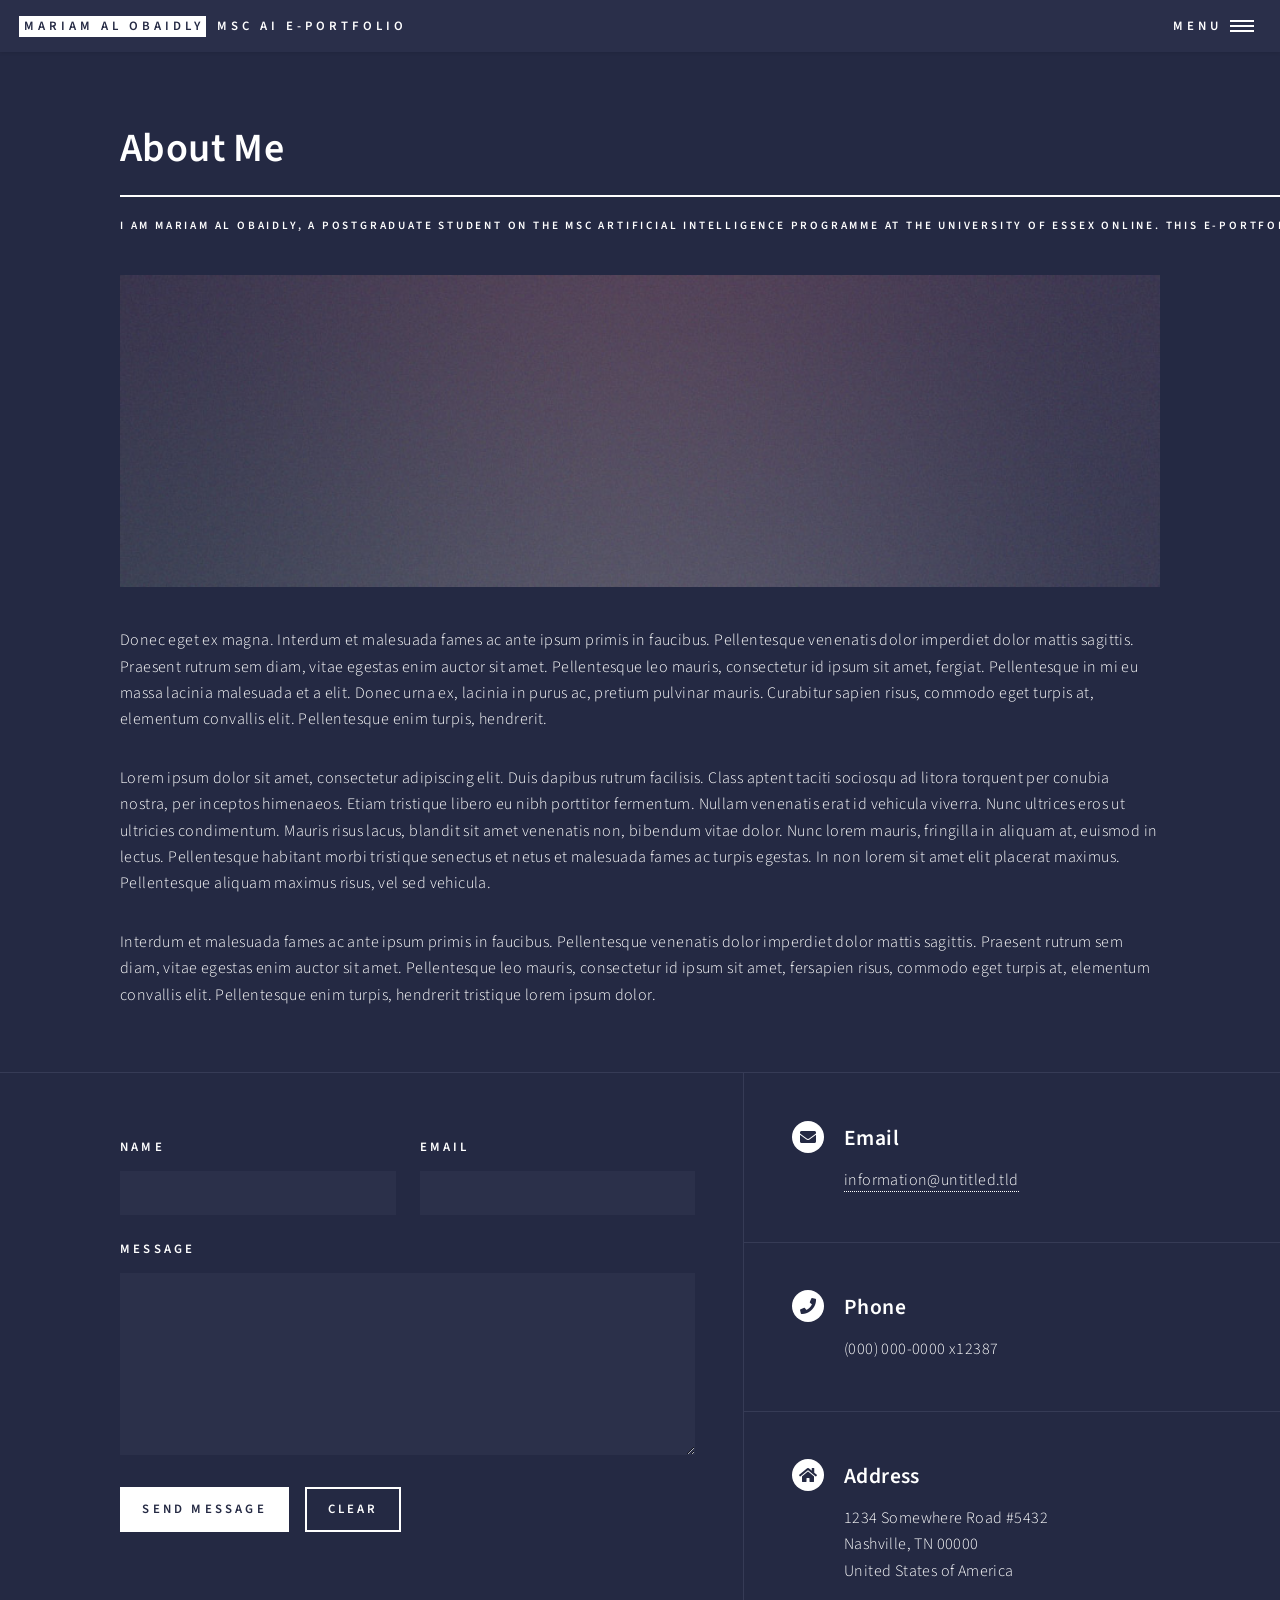
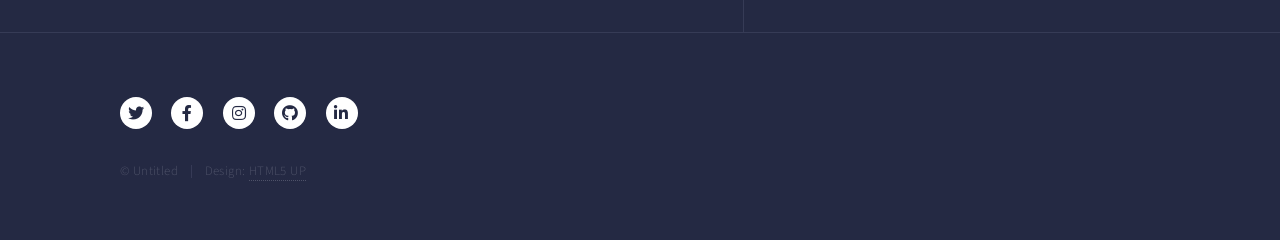
==== about.html @ b8646d7c "Create about.html" ====
<!DOCTYPE HTML>
<!--
	Forty by HTML5 UP
	html5up.net | @ajlkn
	Free for personal and commercial use under the CCA 3.0 license (html5up.net/license)
-->
<html>
	<head>
		<title>About Me - Mariam Al Obaidly</title>
		<meta charset="utf-8" />
		<meta name="viewport" content="width=device-width, initial-scale=1, user-scalable=no" />
		<link rel="stylesheet" href="assets/css/main.css" />
		<noscript><link rel="stylesheet" href="assets/css/noscript.css" /></noscript>
	</head>
	<body class="is-preload">

		<!-- Wrapper -->
			<div id="wrapper">

				<!-- Header -->
					<header id="header">
						<a href="index.html" class="logo"><strong>Mariam Al Obaidly</strong> <span>MSc AI e-Portfolio</span></a>
						<nav>
							<a href="#menu">Menu</a>
						</nav>
					</header>

				<!-- Menu -->
					<nav id="menu">
						<ul class="links">
							<li><a href="index.html">Home</a></li>
							<li><a href="landing.html">Landing</a></li>
							<li><a href="generic.html">Generic</a></li>
							<li><a href="elements.html">Elements</a></li>
						</ul>
						<ul class="actions stacked">
							<li><a href="#" class="button primary fit">Get Started</a></li>
							<li><a href="#" class="button fit">Log In</a></li>
						</ul>
					</nav>

				<!-- Main -->
					<div id="main" class="alt">

						<!-- One -->
							<section id="one">
								<div class="inner">
									<header class="major">
										<h1>About Me</h1>
  <p>
I am Mariam Al Obaidly, a postgraduate student on the MSc Artificial Intelligence programme at the University of Essex Online. 
This e-portfolio documents my learning journey, module activities, reflections, and project artefacts developed throughout the programme.
</p>

									</header>
									<span class="image main"><img src="images/pic11.jpg" alt="" /></span>
									<p>Donec eget ex magna. Interdum et malesuada fames ac ante ipsum primis in faucibus. Pellentesque venenatis dolor imperdiet dolor mattis sagittis. Praesent rutrum sem diam, vitae egestas enim auctor sit amet. Pellentesque leo mauris, consectetur id ipsum sit amet, fergiat. Pellentesque in mi eu massa lacinia malesuada et a elit. Donec urna ex, lacinia in purus ac, pretium pulvinar mauris. Curabitur sapien risus, commodo eget turpis at, elementum convallis elit. Pellentesque enim turpis, hendrerit.</p>
									<p>Lorem ipsum dolor sit amet, consectetur adipiscing elit. Duis dapibus rutrum facilisis. Class aptent taciti sociosqu ad litora torquent per conubia nostra, per inceptos himenaeos. Etiam tristique libero eu nibh porttitor fermentum. Nullam venenatis erat id vehicula viverra. Nunc ultrices eros ut ultricies condimentum. Mauris risus lacus, blandit sit amet venenatis non, bibendum vitae dolor. Nunc lorem mauris, fringilla in aliquam at, euismod in lectus. Pellentesque habitant morbi tristique senectus et netus et malesuada fames ac turpis egestas. In non lorem sit amet elit placerat maximus. Pellentesque aliquam maximus risus, vel sed vehicula.</p>
									<p>Interdum et malesuada fames ac ante ipsum primis in faucibus. Pellentesque venenatis dolor imperdiet dolor mattis sagittis. Praesent rutrum sem diam, vitae egestas enim auctor sit amet. Pellentesque leo mauris, consectetur id ipsum sit amet, fersapien risus, commodo eget turpis at, elementum convallis elit. Pellentesque enim turpis, hendrerit tristique lorem ipsum dolor.</p>
								</div>
							</section>

					</div>

				<!-- Contact -->
					<section id="contact">
						<div class="inner">
							<section>
								<form method="post" action="#">
									<div class="fields">
										<div class="field half">
											<label for="name">Name</label>
											<input type="text" name="name" id="name" />
										</div>
										<div class="field half">
											<label for="email">Email</label>
											<input type="text" name="email" id="email" />
										</div>
										<div class="field">
											<label for="message">Message</label>
											<textarea name="message" id="message" rows="6"></textarea>
										</div>
									</div>
									<ul class="actions">
										<li><input type="submit" value="Send Message" class="primary" /></li>
										<li><input type="reset" value="Clear" /></li>
									</ul>
								</form>
							</section>
							<section class="split">
								<section>
									<div class="contact-method">
										<span class="icon solid alt fa-envelope"></span>
										<h3>Email</h3>
										<a href="#">information@untitled.tld</a>
									</div>
								</section>
								<section>
									<div class="contact-method">
										<span class="icon solid alt fa-phone"></span>
										<h3>Phone</h3>
										<span>(000) 000-0000 x12387</span>
									</div>
								</section>
								<section>
									<div class="contact-method">
										<span class="icon solid alt fa-home"></span>
										<h3>Address</h3>
										<span>1234 Somewhere Road #5432<br />
										Nashville, TN 00000<br />
										United States of America</span>
									</div>
								</section>
							</section>
						</div>
					</section>

				<!-- Footer -->
					<footer id="footer">
						<div class="inner">
							<ul class="icons">
								<li><a href="#" class="icon brands alt fa-twitter"><span class="label">Twitter</span></a></li>
								<li><a href="#" class="icon brands alt fa-facebook-f"><span class="label">Facebook</span></a></li>
								<li><a href="#" class="icon brands alt fa-instagram"><span class="label">Instagram</span></a></li>
								<li><a href="#" class="icon brands alt fa-github"><span class="label">GitHub</span></a></li>
								<li><a href="#" class="icon brands alt fa-linkedin-in"><span class="label">LinkedIn</span></a></li>
							</ul>
							<ul class="copyright">
								<li>&copy; Untitled</li><li>Design: <a href="https://html5up.net">HTML5 UP</a></li>
							</ul>
						</div>
					</footer>

			</div>

		<!-- Scripts -->
			<script src="assets/js/jquery.min.js"></script>
			<script src="assets/js/jquery.scrolly.min.js"></script>
			<script src="assets/js/jquery.scrollex.min.js"></script>
			<script src="assets/js/browser.min.js"></script>
			<script src="assets/js/breakpoints.min.js"></script>
			<script src="assets/js/util.js"></script>
			<script src="assets/js/main.js"></script>

	</body>
</html>
---- assets/css/main.css ----
@import url(fontawesome-all.min.css);
@import url("https://fonts.googleapis.com/css?family=Source+Sans+Pro:300,300italic,600,600italic");

/*
	Forty by HTML5 UP
	html5up.net | @ajlkn
	Free for personal and commercial use under the CCA 3.0 license (html5up.net/license)
*/

html, body, div, span, applet, object,
iframe, h1, h2, h3, h4, h5, h6, p, blockquote,
pre, a, abbr, acronym, address, big, cite,
code, del, dfn, em, img, ins, kbd, q, s, samp,
small, strike, strong, sub, sup, tt, var, b,
u, i, center, dl, dt, dd, ol, ul, li, fieldset,
form, label, legend, table, caption, tbody,
tfoot, thead, tr, th, td, article, aside,
canvas, details, embed, figure, figcaption,
footer, header, hgroup, menu, nav, output, ruby,
section, summary, time, mark, audio, video {
	margin: 0;
	padding: 0;
	border: 0;
	font-size: 100%;
	font: inherit;
	vertical-align: baseline;}

article, aside, details, figcaption, figure,
footer, header, hgroup, menu, nav, section {
	display: block;}

body {
	line-height: 1;
}

ol, ul {
	list-style: none;
}

blockquote, q {
	quotes: none;
}

	blockquote:before, blockquote:after, q:before, q:after {
		content: '';
		content: none;
	}

table {
	border-collapse: collapse;
	border-spacing: 0;
}

body {
	-webkit-text-size-adjust: none;
}

mark {
	background-color: transparent;
	color: inherit;
}

input::-moz-focus-inner {
	border: 0;
	padding: 0;
}

input, select, textarea {
	-moz-appearance: none;
	-webkit-appearance: none;
	-ms-appearance: none;
	appearance: none;
}

/* Basic */

	@-ms-viewport {
		width: device-width;
	}

	body {
		-ms-overflow-style: scrollbar;
	}

	@media screen and (max-width: 480px) {

		html, body {
			min-width: 320px;
		}

	}

	html {
		box-sizing: border-box;
	}

	*, *:before, *:after {
		box-sizing: inherit;
	}

	body {
		background: #242943;
	}

		body.is-preload *, body.is-preload *:before, body.is-preload *:after {
			-moz-animation: none !important;
			-webkit-animation: none !important;
			-ms-animation: none !important;
			animation: none !important;
			-moz-transition: none !important;
			-webkit-transition: none !important;
			-ms-transition: none !important;
			transition: none !important;
		}

/* Type */

	body, input, select, textarea {
		color: #ffffff;
		font-family: "Source Sans Pro", Helvetica, sans-serif;
		font-size: 17pt;
		font-weight: 300;
		letter-spacing: 0.025em;
		line-height: 1.65;
	}

		@media screen and (max-width: 1680px) {

			body, input, select, textarea {
				font-size: 14pt;
			}

		}

		@media screen and (max-width: 1280px) {

			body, input, select, textarea {
				font-size: 12pt;
			}

		}

		@media screen and (max-width: 360px) {

			body, input, select, textarea {
				font-size: 11pt;
			}

		}

	a {
		-moz-transition: color 0.2s ease-in-out, border-bottom-color 0.2s ease-in-out;
		-webkit-transition: color 0.2s ease-in-out, border-bottom-color 0.2s ease-in-out;
		-ms-transition: color 0.2s ease-in-out, border-bottom-color 0.2s ease-in-out;
		transition: color 0.2s ease-in-out, border-bottom-color 0.2s ease-in-out;
		border-bottom: dotted 1px;
		color: inherit;
		text-decoration: none;
	}

		a:hover {
			border-bottom-color: transparent;
			color: #9bf1ff !important;
		}

		a:active {
			color: #53e3fb !important;
		}

	strong, b {
		color: #ffffff;
		font-weight: 600;
	}

	em, i {
		font-style: italic;
	}

	p {
		margin: 0 0 2em 0;
	}

	h1, h2, h3, h4, h5, h6 {
		color: #ffffff;
		font-weight: 600;
		line-height: 1.65;
		margin: 0 0 1em 0;
	}

		h1 a, h2 a, h3 a, h4 a, h5 a, h6 a {
			color: inherit;
			border-bottom: 0;
		}

	h1 {
		font-size: 2.5em;
	}

	h2 {
		font-size: 1.75em;
	}

	h3 {
		font-size: 1.35em;
	}

	h4 {
		font-size: 1.1em;
	}

	h5 {
		font-size: 0.9em;
	}

	h6 {
		font-size: 0.7em;
	}

	@media screen and (max-width: 736px) {

		h1 {
			font-size: 2em;
		}

		h2 {
			font-size: 1.5em;
		}

		h3 {
			font-size: 1.25em;
		}

	}

	sub {
		font-size: 0.8em;
		position: relative;
		top: 0.5em;
	}

	sup {
		font-size: 0.8em;
		position: relative;
		top: -0.5em;
	}

	blockquote {
		border-left: solid 4px rgba(212, 212, 255, 0.1);
		font-style: italic;
		margin: 0 0 2em 0;
		padding: 0.5em 0 0.5em 2em;
	}

	code {
		background: rgba(212, 212, 255, 0.035);
		font-family: "Courier New", monospace;
		font-size: 0.9em;
		margin: 0 0.25em;
		padding: 0.25em 0.65em;
	}

	pre {
		-webkit-overflow-scrolling: touch;
		font-family: "Courier New", monospace;
		font-size: 0.9em;
		margin: 0 0 2em 0;
	}

		pre code {
			display: block;
			line-height: 1.75;
			padding: 1em 1.5em;
			overflow-x: auto;
		}

	hr {
		border: 0;
		border-bottom: solid 1px rgba(212, 212, 255, 0.1);
		margin: 2em 0;
	}

		hr.major {
			margin: 3em 0;
		}

	.align-left {
		text-align: left;
	}

	.align-center {
		text-align: center;
	}

	.align-right {
		text-align: right;
	}

/* Row */

	.row {
		display: flex;
		flex-wrap: wrap;
		box-sizing: border-box;
		align-items: stretch;
	}

		.row > * {
			box-sizing: border-box;
		}

		.row.gtr-uniform > * > :last-child {
			margin-bottom: 0;
		}

		.row.aln-left {
			justify-content: flex-start;
		}

		.row.aln-center {
			justify-content: center;
		}

		.row.aln-right {
			justify-content: flex-end;
		}

		.row.aln-top {
			align-items: flex-start;
		}

		.row.aln-middle {
			align-items: center;
		}

		.row.aln-bottom {
			align-items: flex-end;
		}

		.row > .imp {
			order: -1;
		}

		.row > .col-1 {
			width: 8.33333%;
		}

		.row > .off-1 {
			margin-left: 8.33333%;
		}

		.row > .col-2 {
			width: 16.66667%;
		}

		.row > .off-2 {
			margin-left: 16.66667%;
		}

		.row > .col-3 {
			width: 25%;
		}

		.row > .off-3 {
			margin-left: 25%;
		}

		.row > .col-4 {
			width: 33.33333%;
		}

		.row > .off-4 {
			margin-left: 33.33333%;
		}

		.row > .col-5 {
			width: 41.66667%;
		}

		.row > .off-5 {
			margin-left: 41.66667%;
		}

		.row > .col-6 {
			width: 50%;
		}

		.row > .off-6 {
			margin-left: 50%;
		}

		.row > .col-7 {
			width: 58.33333%;
		}

		.row > .off-7 {
			margin-left: 58.33333%;
		}

		.row > .col-8 {
			width: 66.66667%;
		}

		.row > .off-8 {
			margin-left: 66.66667%;
		}

		.row > .col-9 {
			width: 75%;
		}

		.row > .off-9 {
			margin-left: 75%;
		}

		.row > .col-10 {
			width: 83.33333%;
		}

		.row > .off-10 {
			margin-left: 83.33333%;
		}

		.row > .col-11 {
			width: 91.66667%;
		}

		.row > .off-11 {
			margin-left: 91.66667%;
		}

		.row > .col-12 {
			width: 100%;
		}

		.row > .off-12 {
			margin-left: 100%;
		}

		.row.gtr-0 {
			margin-top: 0;
			margin-left: 0em;
		}

			.row.gtr-0 > * {
				padding: 0 0 0 0em;
			}

			.row.gtr-0.gtr-uniform {
				margin-top: 0em;
			}

				.row.gtr-0.gtr-uniform > * {
					padding-top: 0em;
				}

		.row.gtr-25 {
			margin-top: 0;
			margin-left: -0.5em;
		}

			.row.gtr-25 > * {
				padding: 0 0 0 0.5em;
			}

			.row.gtr-25.gtr-uniform {
				margin-top: -0.5em;
			}

				.row.gtr-25.gtr-uniform > * {
					padding-top: 0.5em;
				}

		.row.gtr-50 {
			margin-top: 0;
			margin-left: -1em;
		}

			.row.gtr-50 > * {
				padding: 0 0 0 1em;
			}

			.row.gtr-50.gtr-uniform {
				margin-top: -1em;
			}

				.row.gtr-50.gtr-uniform > * {
					padding-top: 1em;
				}

		.row {
			margin-top: 0;
			margin-left: -2em;
		}

			.row > * {
				padding: 0 0 0 2em;
			}

			.row.gtr-uniform {
				margin-top: -2em;
			}

				.row.gtr-uniform > * {
					padding-top: 2em;
				}

		.row.gtr-150 {
			margin-top: 0;
			margin-left: -3em;
		}

			.row.gtr-150 > * {
				padding: 0 0 0 3em;
			}

			.row.gtr-150.gtr-uniform {
				margin-top: -3em;
			}

				.row.gtr-150.gtr-uniform > * {
					padding-top: 3em;
				}

		.row.gtr-200 {
			margin-top: 0;
			margin-left: -4em;
		}

			.row.gtr-200 > * {
				padding: 0 0 0 4em;
			}

			.row.gtr-200.gtr-uniform {
				margin-top: -4em;
			}

				.row.gtr-200.gtr-uniform > * {
					padding-top: 4em;
				}

		@media screen and (max-width: 1680px) {

			.row {
				display: flex;
				flex-wrap: wrap;
				box-sizing: border-box;
				align-items: stretch;
			}

				.row > * {
					box-sizing: border-box;
				}

				.row.gtr-uniform > * > :last-child {
					margin-bottom: 0;
				}

				.row.aln-left {
					justify-content: flex-start;
				}

				.row.aln-center {
					justify-content: center;
				}

				.row.aln-right {
					justify-content: flex-end;
				}

				.row.aln-top {
					align-items: flex-start;
				}

				.row.aln-middle {
					align-items: center;
				}

				.row.aln-bottom {
					align-items: flex-end;
				}

				.row > .imp-xlarge {
					order: -1;
				}

				.row > .col-1-xlarge {
					width: 8.33333%;
				}

				.row > .off-1-xlarge {
					margin-left: 8.33333%;
				}

				.row > .col-2-xlarge {
					width: 16.66667%;
				}

				.row > .off-2-xlarge {
					margin-left: 16.66667%;
				}

				.row > .col-3-xlarge {
					width: 25%;
				}

				.row > .off-3-xlarge {
					margin-left: 25%;
				}

				.row > .col-4-xlarge {
					width: 33.33333%;
				}

				.row > .off-4-xlarge {
					margin-left: 33.33333%;
				}

				.row > .col-5-xlarge {
					width: 41.66667%;
				}

				.row > .off-5-xlarge {
					margin-left: 41.66667%;
				}

				.row > .col-6-xlarge {
					width: 50%;
				}

				.row > .off-6-xlarge {
					margin-left: 50%;
				}

				.row > .col-7-xlarge {
					width: 58.33333%;
				}

				.row > .off-7-xlarge {
					margin-left: 58.33333%;
				}

				.row > .col-8-xlarge {
					width: 66.66667%;
				}

				.row > .off-8-xlarge {
					margin-left: 66.66667%;
				}

				.row > .col-9-xlarge {
					width: 75%;
				}

				.row > .off-9-xlarge {
					margin-left: 75%;
				}

				.row > .col-10-xlarge {
					width: 83.33333%;
				}

				.row > .off-10-xlarge {
					margin-left: 83.33333%;
				}

				.row > .col-11-xlarge {
					width: 91.66667%;
				}

				.row > .off-11-xlarge {
					margin-left: 91.66667%;
				}

				.row > .col-12-xlarge {
					width: 100%;
				}

				.row > .off-12-xlarge {
					margin-left: 100%;
				}

				.row.gtr-0 {
					margin-top: 0;
					margin-left: 0em;
				}

					.row.gtr-0 > * {
						padding: 0 0 0 0em;
					}

					.row.gtr-0.gtr-uniform {
						margin-top: 0em;
					}

						.row.gtr-0.gtr-uniform > * {
							padding-top: 0em;
						}

				.row.gtr-25 {
					margin-top: 0;
					margin-left: -0.5em;
				}

					.row.gtr-25 > * {
						padding: 0 0 0 0.5em;
					}

					.row.gtr-25.gtr-uniform {
						margin-top: -0.5em;
					}

						.row.gtr-25.gtr-uniform > * {
							padding-top: 0.5em;
						}

				.row.gtr-50 {
					margin-top: 0;
					margin-left: -1em;
				}

					.row.gtr-50 > * {
						padding: 0 0 0 1em;
					}

					.row.gtr-50.gtr-uniform {
						margin-top: -1em;
					}

						.row.gtr-50.gtr-uniform > * {
							padding-top: 1em;
						}

				.row {
					margin-top: 0;
					margin-left: -2em;
				}

					.row > * {
						padding: 0 0 0 2em;
					}

					.row.gtr-uniform {
						margin-top: -2em;
					}

						.row.gtr-uniform > * {
							padding-top: 2em;
						}

				.row.gtr-150 {
					margin-top: 0;
					margin-left: -3em;
				}

					.row.gtr-150 > * {
						padding: 0 0 0 3em;
					}

					.row.gtr-150.gtr-uniform {
						margin-top: -3em;
					}

						.row.gtr-150.gtr-uniform > * {
							padding-top: 3em;
						}

				.row.gtr-200 {
					margin-top: 0;
					margin-left: -4em;
				}

					.row.gtr-200 > * {
						padding: 0 0 0 4em;
					}

					.row.gtr-200.gtr-uniform {
						margin-top: -4em;
					}

						.row.gtr-200.gtr-uniform > * {
							padding-top: 4em;
						}

		}

		@media screen and (max-width: 1280px) {

			.row {
				display: flex;
				flex-wrap: wrap;
				box-sizing: border-box;
				align-items: stretch;
			}

				.row > * {
					box-sizing: border-box;
				}

				.row.gtr-uniform > * > :last-child {
					margin-bottom: 0;
				}

				.row.aln-left {
					justify-content: flex-start;
				}

				.row.aln-center {
					justify-content: center;
				}

				.row.aln-right {
					justify-content: flex-end;
				}

				.row.aln-top {
					align-items: flex-start;
				}

				.row.aln-middle {
					align-items: center;
				}

				.row.aln-bottom {
					align-items: flex-end;
				}

				.row > .imp-large {
					order: -1;
				}

				.row > .col-1-large {
					width: 8.33333%;
				}

				.row > .off-1-large {
					margin-left: 8.33333%;
				}

				.row > .col-2-large {
					width: 16.66667%;
				}

				.row > .off-2-large {
					margin-left: 16.66667%;
				}

				.row > .col-3-large {
					width: 25%;
				}

				.row > .off-3-large {
					margin-left: 25%;
				}

				.row > .col-4-large {
					width: 33.33333%;
				}

				.row > .off-4-large {
					margin-left: 33.33333%;
				}

				.row > .col-5-large {
					width: 41.66667%;
				}

				.row > .off-5-large {
					margin-left: 41.66667%;
				}

				.row > .col-6-large {
					width: 50%;
				}

				.row > .off-6-large {
					margin-left: 50%;
				}

				.row > .col-7-large {
					width: 58.33333%;
				}

				.row > .off-7-large {
					margin-left: 58.33333%;
				}

				.row > .col-8-large {
					width: 66.66667%;
				}

				.row > .off-8-large {
					margin-left: 66.66667%;
				}

				.row > .col-9-large {
					width: 75%;
				}

				.row > .off-9-large {
					margin-left: 75%;
				}

				.row > .col-10-large {
					width: 83.33333%;
				}

				.row > .off-10-large {
					margin-left: 83.33333%;
				}

				.row > .col-11-large {
					width: 91.66667%;
				}

				.row > .off-11-large {
					margin-left: 91.66667%;
				}

				.row > .col-12-large {
					width: 100%;
				}

				.row > .off-12-large {
					margin-left: 100%;
				}

				.row.gtr-0 {
					margin-top: 0;
					margin-left: 0em;
				}

					.row.gtr-0 > * {
						padding: 0 0 0 0em;
					}

					.row.gtr-0.gtr-uniform {
						margin-top: 0em;
					}

						.row.gtr-0.gtr-uniform > * {
							padding-top: 0em;
						}

				.row.gtr-25 {
					margin-top: 0;
					margin-left: -0.375em;
				}

					.row.gtr-25 > * {
						padding: 0 0 0 0.375em;
					}

					.row.gtr-25.gtr-uniform {
						margin-top: -0.375em;
					}

						.row.gtr-25.gtr-uniform > * {
							padding-top: 0.375em;
						}

				.row.gtr-50 {
					margin-top: 0;
					margin-left: -0.75em;
				}

					.row.gtr-50 > * {
						padding: 0 0 0 0.75em;
					}

					.row.gtr-50.gtr-uniform {
						margin-top: -0.75em;
					}

						.row.gtr-50.gtr-uniform > * {
							padding-top: 0.75em;
						}

				.row {
					margin-top: 0;
					margin-left: -1.5em;
				}

					.row > * {
						padding: 0 0 0 1.5em;
					}

					.row.gtr-uniform {
						margin-top: -1.5em;
					}

						.row.gtr-uniform > * {
							padding-top: 1.5em;
						}

				.row.gtr-150 {
					margin-top: 0;
					margin-left: -2.25em;
				}

					.row.gtr-150 > * {
						padding: 0 0 0 2.25em;
					}

					.row.gtr-150.gtr-uniform {
						margin-top: -2.25em;
					}

						.row.gtr-150.gtr-uniform > * {
							padding-top: 2.25em;
						}

				.row.gtr-200 {
					margin-top: 0;
					margin-left: -3em;
				}

					.row.gtr-200 > * {
						padding: 0 0 0 3em;
					}

					.row.gtr-200.gtr-uniform {
						margin-top: -3em;
					}

						.row.gtr-200.gtr-uniform > * {
							padding-top: 3em;
						}

		}

		@media screen and (max-width: 980px) {

			.row {
				display: flex;
				flex-wrap: wrap;
				box-sizing: border-box;
				align-items: stretch;
			}

				.row > * {
					box-sizing: border-box;
				}

				.row.gtr-uniform > * > :last-child {
					margin-bottom: 0;
				}

				.row.aln-left {
					justify-content: flex-start;
				}

				.row.aln-center {
					justify-content: center;
				}

				.row.aln-right {
					justify-content: flex-end;
				}

				.row.aln-top {
					align-items: flex-start;
				}

				.row.aln-middle {
					align-items: center;
				}

				.row.aln-bottom {
					align-items: flex-end;
				}

				.row > .imp-medium {
					order: -1;
				}

				.row > .col-1-medium {
					width: 8.33333%;
				}

				.row > .off-1-medium {
					margin-left: 8.33333%;
				}

				.row > .col-2-medium {
					width: 16.66667%;
				}

				.row > .off-2-medium {
					margin-left: 16.66667%;
				}

				.row > .col-3-medium {
					width: 25%;
				}

				.row > .off-3-medium {
					margin-left: 25%;
				}

				.row > .col-4-medium {
					width: 33.33333%;
				}

				.row > .off-4-medium {
					margin-left: 33.33333%;
				}

				.row > .col-5-medium {
					width: 41.66667%;
				}

				.row > .off-5-medium {
					margin-left: 41.66667%;
				}

				.row > .col-6-medium {
					width: 50%;
				}

				.row > .off-6-medium {
					margin-left: 50%;
				}

				.row > .col-7-medium {
					width: 58.33333%;
				}

				.row > .off-7-medium {
					margin-left: 58.33333%;
				}

				.row > .col-8-medium {
					width: 66.66667%;
				}

				.row > .off-8-medium {
					margin-left: 66.66667%;
				}

				.row > .col-9-medium {
					width: 75%;
				}

				.row > .off-9-medium {
					margin-left: 75%;
				}

				.row > .col-10-medium {
					width: 83.33333%;
				}

				.row > .off-10-medium {
					margin-left: 83.33333%;
				}

				.row > .col-11-medium {
					width: 91.66667%;
				}

				.row > .off-11-medium {
					margin-left: 91.66667%;
				}

				.row > .col-12-medium {
					width: 100%;
				}

				.row > .off-12-medium {
					margin-left: 100%;
				}

				.row.gtr-0 {
					margin-top: 0;
					margin-left: 0em;
				}

					.row.gtr-0 > * {
						padding: 0 0 0 0em;
					}

					.row.gtr-0.gtr-uniform {
						margin-top: 0em;
					}

						.row.gtr-0.gtr-uniform > * {
							padding-top: 0em;
						}

				.row.gtr-25 {
					margin-top: 0;
					margin-left: -0.375em;
				}

					.row.gtr-25 > * {
						padding: 0 0 0 0.375em;
					}

					.row.gtr-25.gtr-uniform {
						margin-top: -0.375em;
					}

						.row.gtr-25.gtr-uniform > * {
							padding-top: 0.375em;
						}

				.row.gtr-50 {
					margin-top: 0;
					margin-left: -0.75em;
				}

					.row.gtr-50 > * {
						padding: 0 0 0 0.75em;
					}

					.row.gtr-50.gtr-uniform {
						margin-top: -0.75em;
					}

						.row.gtr-50.gtr-uniform > * {
							padding-top: 0.75em;
						}

				.row {
					margin-top: 0;
					margin-left: -1.5em;
				}

					.row > * {
						padding: 0 0 0 1.5em;
					}

					.row.gtr-uniform {
						margin-top: -1.5em;
					}

						.row.gtr-uniform > * {
							padding-top: 1.5em;
						}

				.row.gtr-150 {
					margin-top: 0;
					margin-left: -2.25em;
				}

					.row.gtr-150 > * {
						padding: 0 0 0 2.25em;
					}

					.row.gtr-150.gtr-uniform {
						margin-top: -2.25em;
					}

						.row.gtr-150.gtr-uniform > * {
							padding-top: 2.25em;
						}

				.row.gtr-200 {
					margin-top: 0;
					margin-left: -3em;
				}

					.row.gtr-200 > * {
						padding: 0 0 0 3em;
					}

					.row.gtr-200.gtr-uniform {
						margin-top: -3em;
					}

						.row.gtr-200.gtr-uniform > * {
							padding-top: 3em;
						}

		}

		@media screen and (max-width: 736px) {

			.row {
				display: flex;
				flex-wrap: wrap;
				box-sizing: border-box;
				align-items: stretch;
			}

				.row > * {
					box-sizing: border-box;
				}

				.row.gtr-uniform > * > :last-child {
					margin-bottom: 0;
				}

				.row.aln-left {
					justify-content: flex-start;
				}

				.row.aln-center {
					justify-content: center;
				}

				.row.aln-right {
					justify-content: flex-end;
				}

				.row.aln-top {
					align-items: flex-start;
				}

				.row.aln-middle {
					align-items: center;
				}

				.row.aln-bottom {
					align-items: flex-end;
				}

				.row > .imp-small {
					order: -1;
				}

				.row > .col-1-small {
					width: 8.33333%;
				}

				.row > .off-1-small {
					margin-left: 8.33333%;
				}

				.row > .col-2-small {
					width: 16.66667%;
				}

				.row > .off-2-small {
					margin-left: 16.66667%;
				}

				.row > .col-3-small {
					width: 25%;
				}

				.row > .off-3-small {
					margin-left: 25%;
				}

				.row > .col-4-small {
					width: 33.33333%;
				}

				.row > .off-4-small {
					margin-left: 33.33333%;
				}

				.row > .col-5-small {
					width: 41.66667%;
				}

				.row > .off-5-small {
					margin-left: 41.66667%;
				}

				.row > .col-6-small {
					width: 50%;
				}

				.row > .off-6-small {
					margin-left: 50%;
				}

				.row > .col-7-small {
					width: 58.33333%;
				}

				.row > .off-7-small {
					margin-left: 58.33333%;
				}

				.row > .col-8-small {
					width: 66.66667%;
				}

				.row > .off-8-small {
					margin-left: 66.66667%;
				}

				.row > .col-9-small {
					width: 75%;
				}

				.row > .off-9-small {
					margin-left: 75%;
				}

				.row > .col-10-small {
					width: 83.33333%;
				}

				.row > .off-10-small {
					margin-left: 83.33333%;
				}

				.row > .col-11-small {
					width: 91.66667%;
				}

				.row > .off-11-small {
					margin-left: 91.66667%;
				}

				.row > .col-12-small {
					width: 100%;
				}

				.row > .off-12-small {
					margin-left: 100%;
				}

				.row.gtr-0 {
					margin-top: 0;
					margin-left: 0em;
				}

					.row.gtr-0 > * {
						padding: 0 0 0 0em;
					}

					.row.gtr-0.gtr-uniform {
						margin-top: 0em;
					}

						.row.gtr-0.gtr-uniform > * {
							padding-top: 0em;
						}

				.row.gtr-25 {
					margin-top: 0;
					margin-left: -0.3125em;
				}

					.row.gtr-25 > * {
						padding: 0 0 0 0.3125em;
					}

					.row.gtr-25.gtr-uniform {
						margin-top: -0.3125em;
					}

						.row.gtr-25.gtr-uniform > * {
							padding-top: 0.3125em;
						}

				.row.gtr-50 {
					margin-top: 0;
					margin-left: -0.625em;
				}

					.row.gtr-50 > * {
						padding: 0 0 0 0.625em;
					}

					.row.gtr-50.gtr-uniform {
						margin-top: -0.625em;
					}

						.row.gtr-50.gtr-uniform > * {
							padding-top: 0.625em;
						}

				.row {
					margin-top: 0;
					margin-left: -1.25em;
				}

					.row > * {
						padding: 0 0 0 1.25em;
					}

					.row.gtr-uniform {
						margin-top: -1.25em;
					}

						.row.gtr-uniform > * {
							padding-top: 1.25em;
						}

				.row.gtr-150 {
					margin-top: 0;
					margin-left: -1.875em;
				}

					.row.gtr-150 > * {
						padding: 0 0 0 1.875em;
					}

					.row.gtr-150.gtr-uniform {
						margin-top: -1.875em;
					}

						.row.gtr-150.gtr-uniform > * {
							padding-top: 1.875em;
						}

				.row.gtr-200 {
					margin-top: 0;
					margin-left: -2.5em;
				}

					.row.gtr-200 > * {
						padding: 0 0 0 2.5em;
					}

					.row.gtr-200.gtr-uniform {
						margin-top: -2.5em;
					}

						.row.gtr-200.gtr-uniform > * {
							padding-top: 2.5em;
						}

		}

		@media screen and (max-width: 480px) {

			.row {
				display: flex;
				flex-wrap: wrap;
				box-sizing: border-box;
				align-items: stretch;
			}

				.row > * {
					box-sizing: border-box;
				}

				.row.gtr-uniform > * > :last-child {
					margin-bottom: 0;
				}

				.row.aln-left {
					justify-content: flex-start;
				}

				.row.aln-center {
					justify-content: center;
				}

				.row.aln-right {
					justify-content: flex-end;
				}

				.row.aln-top {
					align-items: flex-start;
				}

				.row.aln-middle {
					align-items: center;
				}

				.row.aln-bottom {
					align-items: flex-end;
				}

				.row > .imp-xsmall {
					order: -1;
				}

				.row > .col-1-xsmall {
					width: 8.33333%;
				}

				.row > .off-1-xsmall {
					margin-left: 8.33333%;
				}

				.row > .col-2-xsmall {
					width: 16.66667%;
				}

				.row > .off-2-xsmall {
					margin-left: 16.66667%;
				}

				.row > .col-3-xsmall {
					width: 25%;
				}

				.row > .off-3-xsmall {
					margin-left: 25%;
				}

				.row > .col-4-xsmall {
					width: 33.33333%;
				}

				.row > .off-4-xsmall {
					margin-left: 33.33333%;
				}

				.row > .col-5-xsmall {
					width: 41.66667%;
				}

				.row > .off-5-xsmall {
					margin-left: 41.66667%;
				}

				.row > .col-6-xsmall {
					width: 50%;
				}

				.row > .off-6-xsmall {
					margin-left: 50%;
				}

				.row > .col-7-xsmall {
					width: 58.33333%;
				}

				.row > .off-7-xsmall {
					margin-left: 58.33333%;
				}

				.row > .col-8-xsmall {
					width: 66.66667%;
				}

				.row > .off-8-xsmall {
					margin-left: 66.66667%;
				}

				.row > .col-9-xsmall {
					width: 75%;
				}

				.row > .off-9-xsmall {
					margin-left: 75%;
				}

				.row > .col-10-xsmall {
					width: 83.33333%;
				}

				.row > .off-10-xsmall {
					margin-left: 83.33333%;
				}

				.row > .col-11-xsmall {
					width: 91.66667%;
				}

				.row > .off-11-xsmall {
					margin-left: 91.66667%;
				}

				.row > .col-12-xsmall {
					width: 100%;
				}

				.row > .off-12-xsmall {
					margin-left: 100%;
				}

				.row.gtr-0 {
					margin-top: 0;
					margin-left: 0em;
				}

					.row.gtr-0 > * {
						padding: 0 0 0 0em;
					}

					.row.gtr-0.gtr-uniform {
						margin-top: 0em;
					}

						.row.gtr-0.gtr-uniform > * {
							padding-top: 0em;
						}

				.row.gtr-25 {
					margin-top: 0;
					margin-left: -0.3125em;
				}

					.row.gtr-25 > * {
						padding: 0 0 0 0.3125em;
					}

					.row.gtr-25.gtr-uniform {
						margin-top: -0.3125em;
					}

						.row.gtr-25.gtr-uniform > * {
							padding-top: 0.3125em;
						}

				.row.gtr-50 {
					margin-top: 0;
					margin-left: -0.625em;
				}

					.row.gtr-50 > * {
						padding: 0 0 0 0.625em;
					}

					.row.gtr-50.gtr-uniform {
						margin-top: -0.625em;
					}

						.row.gtr-50.gtr-uniform > * {
							padding-top: 0.625em;
						}

				.row {
					margin-top: 0;
					margin-left: -1.25em;
				}

					.row > * {
						padding: 0 0 0 1.25em;
					}

					.row.gtr-uniform {
						margin-top: -1.25em;
					}

						.row.gtr-uniform > * {
							padding-top: 1.25em;
						}

				.row.gtr-150 {
					margin-top: 0;
					margin-left: -1.875em;
				}

					.row.gtr-150 > * {
						padding: 0 0 0 1.875em;
					}

					.row.gtr-150.gtr-uniform {
						margin-top: -1.875em;
					}

						.row.gtr-150.gtr-uniform > * {
							padding-top: 1.875em;
						}

				.row.gtr-200 {
					margin-top: 0;
					margin-left: -2.5em;
				}

					.row.gtr-200 > * {
						padding: 0 0 0 2.5em;
					}

					.row.gtr-200.gtr-uniform {
						margin-top: -2.5em;
					}

						.row.gtr-200.gtr-uniform > * {
							padding-top: 2.5em;
						}

		}

/* Section/Article */

	section.special, article.special {
		text-align: center;
	}

	header.major {
		width: -moz-max-content;
		width: -webkit-max-content;
		width: -ms-max-content;
		width: max-content;
		margin-bottom: 2em;
	}

		header.major > :first-child {
			margin-bottom: 0;
			width: calc(100% + 0.5em);
		}

			header.major > :first-child:after {
				content: '';
				background-color: #ffffff;
				display: block;
				height: 2px;
				margin: 0.325em 0 0.5em 0;
				width: 100%;
			}

		header.major > p {
			font-size: 0.7em;
			font-weight: 600;
			letter-spacing: 0.25em;
			margin-bottom: 0;
			text-transform: uppercase;
		}

		body.is-ie header.major > :first-child:after {
			max-width: 9em;
		}

		body.is-ie header.major > h1:after {
			max-width: 100% !important;
		}

	@media screen and (max-width: 736px) {

		header.major > p br {
			display: none;
		}

	}

/* Form */

	form {
		margin: 0 0 2em 0;
	}

		form > :last-child {
			margin-bottom: 0;
		}

		form > .fields {
			display: -moz-flex;
			display: -webkit-flex;
			display: -ms-flex;
			display: flex;
			-moz-flex-wrap: wrap;
			-webkit-flex-wrap: wrap;
			-ms-flex-wrap: wrap;
			flex-wrap: wrap;
			width: calc(100% + 3em);
			margin: -1.5em 0 2em -1.5em;
		}

			form > .fields > .field {
				-moz-flex-grow: 0;
				-webkit-flex-grow: 0;
				-ms-flex-grow: 0;
				flex-grow: 0;
				-moz-flex-shrink: 0;
				-webkit-flex-shrink: 0;
				-ms-flex-shrink: 0;
				flex-shrink: 0;
				padding: 1.5em 0 0 1.5em;
				width: calc(100% - 1.5em);
			}

				form > .fields > .field.half {
					width: calc(50% - 0.75em);
				}

				form > .fields > .field.third {
					width: calc(100%/3 - 0.5em);
				}

				form > .fields > .field.quarter {
					width: calc(25% - 0.375em);
				}

		@media screen and (max-width: 480px) {

			form > .fields {
				width: calc(100% + 3em);
				margin: -1.5em 0 2em -1.5em;
			}

				form > .fields > .field {
					padding: 1.5em 0 0 1.5em;
					width: calc(100% - 1.5em);
				}

					form > .fields > .field.half {
						width: calc(100% - 1.5em);
					}

					form > .fields > .field.third {
						width: calc(100% - 1.5em);
					}

					form > .fields > .field.quarter {
						width: calc(100% - 1.5em);
					}

		}

	label {
		color: #ffffff;
		display: block;
		font-size: 0.8em;
		font-weight: 600;
		letter-spacing: 0.25em;
		margin: 0 0 1em 0;
		text-transform: uppercase;
	}

	input[type="text"],
	input[type="password"],
	input[type="email"],
	input[type="tel"],
	input[type="search"],
	input[type="url"],
	select,
	textarea {
		-moz-appearance: none;
		-webkit-appearance: none;
		-ms-appearance: none;
		appearance: none;
		background: rgba(212, 212, 255, 0.035);
		border: none;
		border-radius: 0;
		color: inherit;
		display: block;
		outline: 0;
		padding: 0 1em;
		text-decoration: none;
		width: 100%;
	}

		input[type="text"]:invalid,
		input[type="password"]:invalid,
		input[type="email"]:invalid,
		input[type="tel"]:invalid,
		input[type="search"]:invalid,
		input[type="url"]:invalid,
		select:invalid,
		textarea:invalid {
			box-shadow: none;
		}

		input[type="text"]:focus,
		input[type="password"]:focus,
		input[type="email"]:focus,
		input[type="tel"]:focus,
		input[type="search"]:focus,
		input[type="url"]:focus,
		select:focus,
		textarea:focus {
			border-color: #9bf1ff;
			box-shadow: 0 0 0 2px #9bf1ff;
		}

	select {
		background-image: url("data:image/svg+xml;charset=utf8,%3Csvg xmlns='http://www.w3.org/2000/svg' width='40' height='40' preserveAspectRatio='none' viewBox='0 0 40 40'%3E%3Cpath d='M9.4,12.3l10.4,10.4l10.4-10.4c0.2-0.2,0.5-0.4,0.9-0.4c0.3,0,0.6,0.1,0.9,0.4l3.3,3.3c0.2,0.2,0.4,0.5,0.4,0.9 c0,0.4-0.1,0.6-0.4,0.9L20.7,31.9c-0.2,0.2-0.5,0.4-0.9,0.4c-0.3,0-0.6-0.1-0.9-0.4L4.3,17.3c-0.2-0.2-0.4-0.5-0.4-0.9 c0-0.4,0.1-0.6,0.4-0.9l3.3-3.3c0.2-0.2,0.5-0.4,0.9-0.4S9.1,12.1,9.4,12.3z' fill='rgba(212, 212, 255, 0.1)' /%3E%3C/svg%3E");
		background-size: 1.25rem;
		background-repeat: no-repeat;
		background-position: calc(100% - 1rem) center;
		height: 2.75em;
		padding-right: 2.75em;
		text-overflow: ellipsis;
	}

		select option {
			color: #ffffff;
			background: #242943;
		}

		select:focus::-ms-value {
			background-color: transparent;
		}

		select::-ms-expand {
			display: none;
		}

	input[type="text"],
	input[type="password"],
	input[type="email"],
	input[type="tel"],
	input[type="search"],
	input[type="url"],
	select {
		height: 2.75em;
	}

	textarea {
		padding: 0.75em 1em;
	}

	input[type="checkbox"],
	input[type="radio"] {
		-moz-appearance: none;
		-webkit-appearance: none;
		-ms-appearance: none;
		appearance: none;
		display: block;
		float: left;
		margin-right: -2em;
		opacity: 0;
		width: 1em;
		z-index: -1;
	}

		input[type="checkbox"] + label,
		input[type="radio"] + label {
			text-decoration: none;
			color: #ffffff;
			cursor: pointer;
			display: inline-block;
			font-weight: 300;
			padding-left: 2.65em;
			padding-right: 0.75em;
			position: relative;
		}

			input[type="checkbox"] + label:before,
			input[type="radio"] + label:before {
				-moz-osx-font-smoothing: grayscale;
				-webkit-font-smoothing: antialiased;
				display: inline-block;
				font-style: normal;
				font-variant: normal;
				text-rendering: auto;
				line-height: 1;
				text-transform: none !important;
				font-family: 'Font Awesome 5 Free';
				font-weight: 900;
			}

			input[type="checkbox"] + label:before,
			input[type="radio"] + label:before {
				background: rgba(212, 212, 255, 0.035);
				content: '';
				display: inline-block;
				font-size: 0.8em;
				height: 2.0625em;
				left: 0;
				letter-spacing: 0;
				line-height: 2.0625em;
				position: absolute;
				text-align: center;
				top: 0;
				width: 2.0625em;
			}

		input[type="checkbox"]:checked + label:before,
		input[type="radio"]:checked + label:before {
			background: #ffffff;
			border-color: #9bf1ff;
			content: '\f00c';
			color: #242943;
		}

		input[type="checkbox"]:focus + label:before,
		input[type="radio"]:focus + label:before {
			box-shadow: 0 0 0 2px #9bf1ff;
		}

	input[type="radio"] + label:before {
		border-radius: 100%;
	}

	::-webkit-input-placeholder {
		color: rgba(244, 244, 255, 0.2) !important;
		opacity: 1.0;
	}

	:-moz-placeholder {
		color: rgba(244, 244, 255, 0.2) !important;
		opacity: 1.0;
	}

	::-moz-placeholder {
		color: rgba(244, 244, 255, 0.2) !important;
		opacity: 1.0;
	}

	:-ms-input-placeholder {
		color: rgba(244, 244, 255, 0.2) !important;
		opacity: 1.0;
	}

/* Box */

	.box {
		border: solid 1px rgba(212, 212, 255, 0.1);
		margin-bottom: 2em;
		padding: 1.5em;
	}

		.box > :last-child,
		.box > :last-child > :last-child,
		.box > :last-child > :last-child > :last-child {
			margin-bottom: 0;
		}

		.box.alt {
			border: 0;
			border-radius: 0;
			padding: 0;
		}

/* Icon */

	.icon {
		text-decoration: none;
		border-bottom: none;
		position: relative;
	}

		.icon:before {
			-moz-osx-font-smoothing: grayscale;
			-webkit-font-smoothing: antialiased;
			display: inline-block;
			font-style: normal;
			font-variant: normal;
			text-rendering: auto;
			line-height: 1;
			text-transform: none !important;
			font-family: 'Font Awesome 5 Free';
			font-weight: 400;
		}

		.icon > .label {
			display: none;
		}

		.icon:before {
			line-height: inherit;
		}

		.icon.solid:before {
			font-weight: 900;
		}

		.icon.brands:before {
			font-family: 'Font Awesome 5 Brands';
		}

		.icon.alt:before {
			background-color: #ffffff;
			border-radius: 100%;
			color: #242943;
			display: inline-block;
			height: 2em;
			line-height: 2em;
			text-align: center;
			width: 2em;
		}

	a.icon.alt:before {
		-moz-transition: background-color 0.2s ease-in-out;
		-webkit-transition: background-color 0.2s ease-in-out;
		-ms-transition: background-color 0.2s ease-in-out;
		transition: background-color 0.2s ease-in-out;
	}

	a.icon.alt:hover:before {
		background-color: #6fc3df;
	}

	a.icon.alt:active:before {
		background-color: #37a6cb;
	}

/* Image */

	.image {
		border: 0;
		display: inline-block;
		position: relative;
	}

		.image img {
			display: block;
		}

		.image.left, .image.right {
			max-width: 30%;
		}

			.image.left img, .image.right img {
				width: 100%;
			}

		.image.left {
			float: left;
			margin: 0 1.5em 1.25em 0;
			top: 0.25em;
		}

		.image.right {
			float: right;
			margin: 0 0 1.25em 1.5em;
			top: 0.25em;
		}

		.image.fit {
			display: block;
			margin: 0 0 2em 0;
			width: 100%;
		}

			.image.fit img {
				width: 100%;
			}

		.image.main {
			display: block;
			margin: 2.5em 0;
			width: 100%;
		}

			.image.main img {
				width: 100%;
			}

			@media screen and (max-width: 736px) {

				.image.main {
					margin: 1.5em 0;
				}

			}

/* List */

	ol {
		list-style: decimal;
		margin: 0 0 2em 0;
		padding-left: 1.25em;
	}

		ol li {
			padding-left: 0.25em;
		}

	ul {
		list-style: disc;
		margin: 0 0 2em 0;
		padding-left: 1em;
	}

		ul li {
			padding-left: 0.5em;
		}

		ul.alt {
			list-style: none;
			padding-left: 0;
		}

			ul.alt li {
				border-top: solid 1px rgba(212, 212, 255, 0.1);
				padding: 0.5em 0;
			}

				ul.alt li:first-child {
					border-top: 0;
					padding-top: 0;
				}

	dl {
		margin: 0 0 2em 0;
	}

		dl dt {
			display: block;
			font-weight: 600;
			margin: 0 0 1em 0;
		}

		dl dd {
			margin-left: 2em;
		}

/* Actions */

	ul.actions {
		display: -moz-flex;
		display: -webkit-flex;
		display: -ms-flex;
		display: flex;
		cursor: default;
		list-style: none;
		margin-left: -1em;
		padding-left: 0;
	}

		ul.actions li {
			padding: 0 0 0 1em;
			vertical-align: middle;
		}

		ul.actions.special {
			-moz-justify-content: center;
			-webkit-justify-content: center;
			-ms-justify-content: center;
			justify-content: center;
			width: 100%;
			margin-left: 0;
		}

			ul.actions.special li:first-child {
				padding-left: 0;
			}

		ul.actions.stacked {
			-moz-flex-direction: column;
			-webkit-flex-direction: column;
			-ms-flex-direction: column;
			flex-direction: column;
			margin-left: 0;
		}

			ul.actions.stacked li {
				padding: 1.3em 0 0 0;
			}

				ul.actions.stacked li:first-child {
					padding-top: 0;
				}

		ul.actions.fit {
			width: calc(100% + 1em);
		}

			ul.actions.fit li {
				-moz-flex-grow: 1;
				-webkit-flex-grow: 1;
				-ms-flex-grow: 1;
				flex-grow: 1;
				-moz-flex-shrink: 1;
				-webkit-flex-shrink: 1;
				-ms-flex-shrink: 1;
				flex-shrink: 1;
				width: 100%;
			}

				ul.actions.fit li > * {
					width: 100%;
				}

			ul.actions.fit.stacked {
				width: 100%;
			}

/* Icons */

	ul.icons {
		cursor: default;
		list-style: none;
		padding-left: 0;
	}

		ul.icons li {
			display: inline-block;
			padding: 0 1em 0 0;
		}

			ul.icons li:last-child {
				padding-right: 0;
			}

		@media screen and (max-width: 736px) {

			ul.icons li {
				padding: 0 0.75em 0 0;
			}

		}

/* Pagination */

	ul.pagination {
		cursor: default;
		list-style: none;
		padding-left: 0;
	}

		ul.pagination li {
			display: inline-block;
			padding-left: 0;
			vertical-align: middle;
		}

			ul.pagination li > .page {
				-moz-transition: background-color 0.2s ease-in-out, color 0.2s ease-in-out;
				-webkit-transition: background-color 0.2s ease-in-out, color 0.2s ease-in-out;
				-ms-transition: background-color 0.2s ease-in-out, color 0.2s ease-in-out;
				transition: background-color 0.2s ease-in-out, color 0.2s ease-in-out;
				border-bottom: 0;
				display: inline-block;
				font-size: 0.8em;
				font-weight: 600;
				height: 1.5em;
				line-height: 1.5em;
				margin: 0 0.125em;
				min-width: 1.5em;
				padding: 0 0.5em;
				text-align: center;
			}

				ul.pagination li > .page.active {
					background-color: #ffffff;
					color: #242943;
				}

					ul.pagination li > .page.active:hover {
						background-color: #9bf1ff;
						color: #242943 !important;
					}

					ul.pagination li > .page.active:active {
						background-color: #53e3fb;
					}

			ul.pagination li:first-child {
				padding-right: 0.75em;
			}

			ul.pagination li:last-child {
				padding-left: 0.75em;
			}

		@media screen and (max-width: 480px) {

			ul.pagination li:nth-child(n+2):nth-last-child(n+2) {
				display: none;
			}

			ul.pagination li:first-child {
				padding-right: 0;
			}

		}

/* Table */

	.table-wrapper {
		-webkit-overflow-scrolling: touch;
		overflow-x: auto;
	}

	table {
		margin: 0 0 2em 0;
		width: 100%;
	}

		table tbody tr {
			border: solid 1px rgba(212, 212, 255, 0.1);
			border-left: 0;
			border-right: 0;
		}

			table tbody tr:nth-child(2n + 1) {
				background-color: rgba(212, 212, 255, 0.035);
			}

		table td {
			padding: 0.75em 0.75em;
		}

		table th {
			color: #ffffff;
			font-size: 0.9em;
			font-weight: 600;
			padding: 0 0.75em 0.75em 0.75em;
			text-align: left;
		}

		table thead {
			border-bottom: solid 2px rgba(212, 212, 255, 0.1);
		}

		table tfoot {
			border-top: solid 2px rgba(212, 212, 255, 0.1);
		}

		table.alt {
			border-collapse: separate;
		}

			table.alt tbody tr td {
				border: solid 1px rgba(212, 212, 255, 0.1);
				border-left-width: 0;
				border-top-width: 0;
			}

				table.alt tbody tr td:first-child {
					border-left-width: 1px;
				}

			table.alt tbody tr:first-child td {
				border-top-width: 1px;
			}

			table.alt thead {
				border-bottom: 0;
			}

			table.alt tfoot {
				border-top: 0;
			}

/* Button */

	input[type="submit"],
	input[type="reset"],
	input[type="button"],
	button,
	.button {
		-moz-appearance: none;
		-webkit-appearance: none;
		-ms-appearance: none;
		appearance: none;
		-moz-transition: background-color 0.2s ease-in-out, box-shadow 0.2s ease-in-out, color 0.2s ease-in-out;
		-webkit-transition: background-color 0.2s ease-in-out, box-shadow 0.2s ease-in-out, color 0.2s ease-in-out;
		-ms-transition: background-color 0.2s ease-in-out, box-shadow 0.2s ease-in-out, color 0.2s ease-in-out;
		transition: background-color 0.2s ease-in-out, box-shadow 0.2s ease-in-out, color 0.2s ease-in-out;
		background-color: transparent;
		border: 0;
		border-radius: 0;
		box-shadow: inset 0 0 0 2px #ffffff;
		color: #ffffff;
		cursor: pointer;
		display: inline-block;
		font-size: 0.8em;
		font-weight: 600;
		height: 3.5em;
		letter-spacing: 0.25em;
		line-height: 3.5em;
		padding: 0 1.75em;
		text-align: center;
		text-decoration: none;
		text-transform: uppercase;
		white-space: nowrap;
	}

		input[type="submit"]:hover, input[type="submit"]:active,
		input[type="reset"]:hover,
		input[type="reset"]:active,
		input[type="button"]:hover,
		input[type="button"]:active,
		button:hover,
		button:active,
		.button:hover,
		.button:active {
			box-shadow: inset 0 0 0 2px #9bf1ff;
			color: #9bf1ff;
		}

		input[type="submit"]:active,
		input[type="reset"]:active,
		input[type="button"]:active,
		button:active,
		.button:active {
			background-color: rgba(155, 241, 255, 0.1);
			box-shadow: inset 0 0 0 2px #53e3fb;
			color: #53e3fb;
		}

		input[type="submit"].icon:before,
		input[type="reset"].icon:before,
		input[type="button"].icon:before,
		button.icon:before,
		.button.icon:before {
			margin-right: 0.5em;
		}

		input[type="submit"].fit,
		input[type="reset"].fit,
		input[type="button"].fit,
		button.fit,
		.button.fit {
			width: 100%;
		}

		input[type="submit"].small,
		input[type="reset"].small,
		input[type="button"].small,
		button.small,
		.button.small {
			font-size: 0.6em;
		}

		input[type="submit"].large,
		input[type="reset"].large,
		input[type="button"].large,
		button.large,
		.button.large {
			font-size: 1.25em;
			height: 3em;
			line-height: 3em;
		}

		input[type="submit"].next,
		input[type="reset"].next,
		input[type="button"].next,
		button.next,
		.button.next {
			padding-right: 4.5em;
			position: relative;
		}

			input[type="submit"].next:before, input[type="submit"].next:after,
			input[type="reset"].next:before,
			input[type="reset"].next:after,
			input[type="button"].next:before,
			input[type="button"].next:after,
			button.next:before,
			button.next:after,
			.button.next:before,
			.button.next:after {
				-moz-transition: opacity 0.2s ease-in-out;
				-webkit-transition: opacity 0.2s ease-in-out;
				-ms-transition: opacity 0.2s ease-in-out;
				transition: opacity 0.2s ease-in-out;
				background-position: center right;
				background-repeat: no-repeat;
				background-size: 36px 24px;
				content: '';
				display: block;
				height: 100%;
				position: absolute;
				right: 1.5em;
				top: 0;
				vertical-align: middle;
				width: 36px;
			}

			input[type="submit"].next:before,
			input[type="reset"].next:before,
			input[type="button"].next:before,
			button.next:before,
			.button.next:before {
				background-image: url("data:image/svg+xml;charset=utf8,%3Csvg xmlns='http://www.w3.org/2000/svg' xmlns:xlink='http://www.w3.org/1999/xlink' width='36px' height='24px' viewBox='0 0 36 24' zoomAndPan='disable'%3E%3Cstyle%3Eline %7B stroke: %23ffffff%3B stroke-width: 2px%3B %7D%3C/style%3E%3Cline x1='0' y1='12' x2='34' y2='12' /%3E%3Cline x1='25' y1='4' x2='34' y2='12.5' /%3E%3Cline x1='25' y1='20' x2='34' y2='11.5' /%3E%3C/svg%3E");
			}

			input[type="submit"].next:after,
			input[type="reset"].next:after,
			input[type="button"].next:after,
			button.next:after,
			.button.next:after {
				background-image: url("data:image/svg+xml;charset=utf8,%3Csvg xmlns='http://www.w3.org/2000/svg' xmlns:xlink='http://www.w3.org/1999/xlink' width='36px' height='24px' viewBox='0 0 36 24' zoomAndPan='disable'%3E%3Cstyle%3Eline %7B stroke: %239bf1ff%3B stroke-width: 2px%3B %7D%3C/style%3E%3Cline x1='0' y1='12' x2='34' y2='12' /%3E%3Cline x1='25' y1='4' x2='34' y2='12.5' /%3E%3Cline x1='25' y1='20' x2='34' y2='11.5' /%3E%3C/svg%3E");
				opacity: 0;
				z-index: 1;
			}

			input[type="submit"].next:hover:after, input[type="submit"].next:active:after,
			input[type="reset"].next:hover:after,
			input[type="reset"].next:active:after,
			input[type="button"].next:hover:after,
			input[type="button"].next:active:after,
			button.next:hover:after,
			button.next:active:after,
			.button.next:hover:after,
			.button.next:active:after {
				opacity: 1;
			}

			@media screen and (max-width: 1280px) {

				input[type="submit"].next,
				input[type="reset"].next,
				input[type="button"].next,
				button.next,
				.button.next {
					padding-right: 5em;
				}

			}

		input[type="submit"].primary,
		input[type="reset"].primary,
		input[type="button"].primary,
		button.primary,
		.button.primary {
			background-color: #ffffff;
			box-shadow: none;
			color: #242943;
		}

			input[type="submit"].primary:hover, input[type="submit"].primary:active,
			input[type="reset"].primary:hover,
			input[type="reset"].primary:active,
			input[type="button"].primary:hover,
			input[type="button"].primary:active,
			button.primary:hover,
			button.primary:active,
			.button.primary:hover,
			.button.primary:active {
				background-color: #9bf1ff;
				color: #242943 !important;
			}

			input[type="submit"].primary:active,
			input[type="reset"].primary:active,
			input[type="button"].primary:active,
			button.primary:active,
			.button.primary:active {
				background-color: #53e3fb;
			}

		input[type="submit"].disabled, input[type="submit"]:disabled,
		input[type="reset"].disabled,
		input[type="reset"]:disabled,
		input[type="button"].disabled,
		input[type="button"]:disabled,
		button.disabled,
		button:disabled,
		.button.disabled,
		.button:disabled {
			pointer-events: none;
			cursor: default;
			opacity: 0.25;
		}

/* Tiles */

	.tiles {
		display: -moz-flex;
		display: -webkit-flex;
		display: -ms-flex;
		display: flex;
		-moz-flex-wrap: wrap;
		-webkit-flex-wrap: wrap;
		-ms-flex-wrap: wrap;
		flex-wrap: wrap;
		border-top: 0 !important;
	}

		.tiles + * {
			border-top: 0 !important;
		}

		.tiles article {
			-moz-align-items: center;
			-webkit-align-items: center;
			-ms-align-items: center;
			align-items: center;
			display: -moz-flex;
			display: -webkit-flex;
			display: -ms-flex;
			display: flex;
			-moz-transition: -moz-transform 0.25s ease, opacity 0.25s ease, -moz-filter 1s ease, -webkit-filter 1s ease;
			-webkit-transition: -webkit-transform 0.25s ease, opacity 0.25s ease, -webkit-filter 1s ease, -webkit-filter 1s ease;
			-ms-transition: -ms-transform 0.25s ease, opacity 0.25s ease, -ms-filter 1s ease, -webkit-filter 1s ease;
			transition: transform 0.25s ease, opacity 0.25s ease, filter 1s ease, -webkit-filter 1s ease;
			padding: 4em 4em 2em 4em ;
			background-position: center;
			background-repeat: no-repeat;
			background-size: cover;
			cursor: default;
			height: 40vh;
			max-height: 40em;
			min-height: 23em;
			overflow: hidden;
			position: relative;
			width: 40%;
		}

			.tiles article .image {
				display: none;
			}

			.tiles article header {
				position: relative;
				z-index: 3;
			}

			.tiles article h3 {
				font-size: 1.75em;
			}

				.tiles article h3 a:hover {
					color: inherit !important;
				}

			.tiles article .link.primary {
				border: 0;
				height: 100%;
				left: 0;
				position: absolute;
				top: 0;
				width: 100%;
				z-index: 4;
			}

			.tiles article:before {
				-moz-transition: opacity 0.5s ease;
				-webkit-transition: opacity 0.5s ease;
				-ms-transition: opacity 0.5s ease;
				transition: opacity 0.5s ease;
				bottom: 0;
				content: '';
				display: block;
				height: 100%;
				left: 0;
				opacity: 0.85;
				position: absolute;
				width: 100%;
				z-index: 2;
			}

			.tiles article:after {
				background-color: rgba(36, 41, 67, 0.25);
				content: '';
				display: block;
				height: 100%;
				left: 0;
				position: absolute;
				top: 0;
				width: 100%;
				z-index: 1;
			}

			.tiles article:hover:before {
				opacity: 0;
			}

			.tiles article.is-transitioning {
				-moz-transform: scale(0.95);
				-webkit-transform: scale(0.95);
				-ms-transform: scale(0.95);
				transform: scale(0.95);
				-moz-filter: blur(0.5em);
				-webkit-filter: blur(0.5em);
				-ms-filter: blur(0.5em);
				filter: blur(0.5em);
				opacity: 0;
			}

			.tiles article:nth-child(4n - 1), .tiles article:nth-child(4n - 2) {
				width: 60%;
			}

			.tiles article:nth-child(6n - 5):before {
				background-color: #6fc3df;
			}

			.tiles article:nth-child(6n - 4):before {
				background-color: #8d82c4;
			}

			.tiles article:nth-child(6n - 3):before {
				background-color: #ec8d81;
			}

			.tiles article:nth-child(6n - 2):before {
				background-color: #e7b788;
			}

			.tiles article:nth-child(6n - 1):before {
				background-color: #8ea9e8;
			}

			.tiles article:nth-child(6n):before {
				background-color: #87c5a4;
			}

		@media screen and (max-width: 1280px) {

			.tiles article {
				padding: 4em 3em 2em 3em ;
				height: 30vh;
				max-height: 30em;
				min-height: 20em;
			}

		}

		@media screen and (max-width: 980px) {

			.tiles article {
				width: 50% !important;
			}

		}

		@media screen and (max-width: 736px) {

			.tiles article {
				padding: 3em 1.5em 1em 1.5em ;
				height: 16em;
				max-height: none;
				min-height: 0;
			}

				.tiles article h3 {
					font-size: 1.5em;
				}

		}

		@media screen and (max-width: 480px) {

			.tiles {
				display: block;
			}

				.tiles article {
					height: 20em;
					width: 100% !important;
				}

		}

/* Contact Method */

	.contact-method {
		margin: 0 0 2em 0;
		padding-left: 3.25em;
		position: relative;
	}

		.contact-method .icon {
			left: 0;
			position: absolute;
			top: 0;
		}

		.contact-method h3 {
			margin: 0 0 0.5em 0;
		}

/* Spotlights */

	.spotlights {
		border-top: 0 !important;
	}

		.spotlights + * {
			border-top: 0 !important;
		}

		.spotlights > section {
			display: -moz-flex;
			display: -webkit-flex;
			display: -ms-flex;
			display: flex;
			-moz-flex-direction: row;
			-webkit-flex-direction: row;
			-ms-flex-direction: row;
			flex-direction: row;
			background-color: #2e3450;
		}

			.spotlights > section > .image {
				background-position: center center;
				background-size: cover;
				border-radius: 0;
				display: block;
				position: relative;
				width: 30%;
			}

				.spotlights > section > .image img {
					border-radius: 0;
					display: block;
					width: 100%;
				}

				.spotlights > section > .image:before {
					background: rgba(36, 41, 67, 0.9);
					content: '';
					display: block;
					height: 100%;
					left: 0;
					opacity: 0;
					position: absolute;
					top: 0;
					width: 100%;
				}

			.spotlights > section > .content {
				display: -moz-flex;
				display: -webkit-flex;
				display: -ms-flex;
				display: flex;
				-moz-flex-direction: column;
				-webkit-flex-direction: column;
				-ms-flex-direction: column;
				flex-direction: column;
				-moz-justify-content: center;
				-webkit-justify-content: center;
				-ms-justify-content: center;
				justify-content: center;
				-moz-align-items: center;
				-webkit-align-items: center;
				-ms-align-items: center;
				align-items: center;
				padding: 2em 3em 0.1em 3em ;
				width: 70%;
			}

				.spotlights > section > .content > .inner {
					margin: 0 auto;
					max-width: 100%;
					width: 65em;
				}

			.spotlights > section:nth-child(2n) {
				-moz-flex-direction: row-reverse;
				-webkit-flex-direction: row-reverse;
				-ms-flex-direction: row-reverse;
				flex-direction: row-reverse;
				background-color: #333856;
			}

				.spotlights > section:nth-child(2n) > .content {
					-moz-align-items: -moz-flex-end;
					-webkit-align-items: -webkit-flex-end;
					-ms-align-items: -ms-flex-end;
					align-items: flex-end;
				}

		@media screen and (max-width: 1680px) {

			.spotlights > section > .image {
				width: 40%;
			}

			.spotlights > section > .content {
				width: 60%;
			}

		}

		@media screen and (max-width: 1280px) {

			.spotlights > section > .image {
				width: 45%;
			}

			.spotlights > section > .content {
				width: 55%;
			}

		}

		@media screen and (max-width: 980px) {

			.spotlights > section {
				display: block;
			}

				.spotlights > section > .image {
					width: 100%;
				}

				.spotlights > section > .content {
					padding: 4em 3em 2em 3em ;
					width: 100%;
				}

		}

		@media screen and (max-width: 736px) {

			.spotlights > section > .content {
				padding: 3em 1.5em 1em 1.5em ;
			}

		}

/* Header */

	@-moz-keyframes reveal-header {
		0% {
			top: -4em;
			opacity: 0;
		}

		100% {
			top: 0;
			opacity: 1;
		}
	}

	@-webkit-keyframes reveal-header {
		0% {
			top: -4em;
			opacity: 0;
		}

		100% {
			top: 0;
			opacity: 1;
		}
	}

	@-ms-keyframes reveal-header {
		0% {
			top: -4em;
			opacity: 0;
		}

		100% {
			top: 0;
			opacity: 1;
		}
	}

	@keyframes reveal-header {
		0% {
			top: -4em;
			opacity: 0;
		}

		100% {
			top: 0;
			opacity: 1;
		}
	}

	#header {
		display: -moz-flex;
		display: -webkit-flex;
		display: -ms-flex;
		display: flex;
		background-color: #2a2f4a;
		box-shadow: 0 0 0.25em 0 rgba(0, 0, 0, 0.15);
		cursor: default;
		font-weight: 600;
		height: 3.25em;
		left: 0;
		letter-spacing: 0.25em;
		line-height: 3.25em;
		margin: 0;
		position: fixed;
		text-transform: uppercase;
		top: 0;
		width: 100%;
		z-index: 10000;
	}

		#header .logo {
			border: 0;
			display: inline-block;
			font-size: 0.8em;
			height: inherit;
			line-height: inherit;
			padding: 0 1.5em;
		}

			#header .logo strong {
				-moz-transition: background-color 0.2s ease-in-out, color 0.2s ease-in-out;
				-webkit-transition: background-color 0.2s ease-in-out, color 0.2s ease-in-out;
				-ms-transition: background-color 0.2s ease-in-out, color 0.2s ease-in-out;
				transition: background-color 0.2s ease-in-out, color 0.2s ease-in-out;
				background-color: #ffffff;
				color: #242943;
				display: inline-block;
				line-height: 1.65em;
				margin-right: 0.325em;
				padding: 0 0.125em 0 0.375em;
			}

			#header .logo:hover strong {
				background-color: #9bf1ff;
			}

			#header .logo:active strong {
				background-color: #53e3fb;
			}

		#header nav {
			display: -moz-flex;
			display: -webkit-flex;
			display: -ms-flex;
			display: flex;
			-moz-justify-content: -moz-flex-end;
			-webkit-justify-content: -webkit-flex-end;
			-ms-justify-content: -ms-flex-end;
			justify-content: flex-end;
			-moz-flex-grow: 1;
			-webkit-flex-grow: 1;
			-ms-flex-grow: 1;
			flex-grow: 1;
			height: inherit;
			line-height: inherit;
		}

			#header nav a {
				border: 0;
				display: block;
				font-size: 0.8em;
				height: inherit;
				line-height: inherit;
				padding: 0 0.75em;
				position: relative;
				vertical-align: middle;
			}

				#header nav a:last-child {
					padding-right: 1.5em;
				}

				#header nav a[href="#menu"] {
					padding-right: 3.325em !important;
				}

					#header nav a[href="#menu"]:before, #header nav a[href="#menu"]:after {
						background-image: url("data:image/svg+xml;charset=utf8,%3Csvg xmlns='http://www.w3.org/2000/svg' width='24' height='32' viewBox='0 0 24 32' preserveAspectRatio='none'%3E%3Cstyle%3Eline %7B stroke-width: 2px%3B stroke: %23ffffff%3B %7D%3C/style%3E%3Cline x1='0' y1='11' x2='24' y2='11' /%3E%3Cline x1='0' y1='21' x2='24' y2='21' /%3E%3Cline x1='0' y1='16' x2='24' y2='16' /%3E%3C/svg%3E");
						background-position: center;
						background-repeat: no-repeat;
						background-size: 24px 32px;
						content: '';
						display: block;
						height: 100%;
						position: absolute;
						right: 1.5em;
						top: 0;
						vertical-align: middle;
						width: 24px;
					}

					#header nav a[href="#menu"]:after {
						-moz-transition: opacity 0.2s ease-in-out;
						-webkit-transition: opacity 0.2s ease-in-out;
						-ms-transition: opacity 0.2s ease-in-out;
						transition: opacity 0.2s ease-in-out;
						background-image: url("data:image/svg+xml;charset=utf8,%3Csvg xmlns='http://www.w3.org/2000/svg' width='24' height='32' viewBox='0 0 24 32' preserveAspectRatio='none'%3E%3Cstyle%3Eline %7B stroke-width: 2px%3B stroke: %239bf1ff%3B %7D%3C/style%3E%3Cline x1='0' y1='11' x2='24' y2='11' /%3E%3Cline x1='0' y1='21' x2='24' y2='21' /%3E%3Cline x1='0' y1='16' x2='24' y2='16' /%3E%3C/svg%3E");
						opacity: 0;
						z-index: 1;
					}

					#header nav a[href="#menu"]:hover:after, #header nav a[href="#menu"]:active:after {
						opacity: 1;
					}

					#header nav a[href="#menu"]:last-child {
						padding-right: 3.875em !important;
					}

						#header nav a[href="#menu"]:last-child:before, #header nav a[href="#menu"]:last-child:after {
							right: 2em;
						}

		#header.reveal {
			-moz-animation: reveal-header 0.35s ease;
			-webkit-animation: reveal-header 0.35s ease;
			-ms-animation: reveal-header 0.35s ease;
			animation: reveal-header 0.35s ease;
		}

		#header.alt {
			-moz-transition: opacity 2.5s ease;
			-webkit-transition: opacity 2.5s ease;
			-ms-transition: opacity 2.5s ease;
			transition: opacity 2.5s ease;
			-moz-transition-delay: 0.75s;
			-webkit-transition-delay: 0.75s;
			-ms-transition-delay: 0.75s;
			transition-delay: 0.75s;
			-moz-animation: none;
			-webkit-animation: none;
			-ms-animation: none;
			animation: none;
			background-color: transparent;
			box-shadow: none;
			position: absolute;
		}

			#header.alt.style1 .logo strong {
				color: #6fc3df;
			}

			#header.alt.style2 .logo strong {
				color: #8d82c4;
			}

			#header.alt.style3 .logo strong {
				color: #ec8d81;
			}

			#header.alt.style4 .logo strong {
				color: #e7b788;
			}

			#header.alt.style5 .logo strong {
				color: #8ea9e8;
			}

			#header.alt.style6 .logo strong {
				color: #87c5a4;
			}

		body.is-preload #header.alt {
			opacity: 0;
		}

		@media screen and (max-width: 1680px) {

			#header nav a[href="#menu"] {
				padding-right: 3.75em !important;
			}

				#header nav a[href="#menu"]:last-child {
					padding-right: 4.25em !important;
				}

		}

		@media screen and (max-width: 1280px) {

			#header nav a[href="#menu"] {
				padding-right: 4em !important;
			}

				#header nav a[href="#menu"]:last-child {
					padding-right: 4.5em !important;
				}

		}

		@media screen and (max-width: 736px) {

			#header {
				height: 2.75em;
				line-height: 2.75em;
			}

				#header .logo {
					padding: 0 1em;
				}

				#header nav a {
					padding: 0 0.5em;
				}

					#header nav a:last-child {
						padding-right: 1em;
					}

					#header nav a[href="#menu"] {
						padding-right: 3.25em !important;
					}

						#header nav a[href="#menu"]:before, #header nav a[href="#menu"]:after {
							right: 0.75em;
						}

						#header nav a[href="#menu"]:last-child {
							padding-right: 4em !important;
						}

							#header nav a[href="#menu"]:last-child:before, #header nav a[href="#menu"]:last-child:after {
								right: 1.5em;
							}

		}

		@media screen and (max-width: 480px) {

			#header .logo span {
				display: none;
			}

			#header nav a[href="#menu"] {
				overflow: hidden;
				padding-right: 0 !important;
				text-indent: 5em;
				white-space: nowrap;
				width: 5em;
			}

				#header nav a[href="#menu"]:before, #header nav a[href="#menu"]:after {
					right: 0;
					width: inherit;
				}

				#header nav a[href="#menu"]:last-child:before, #header nav a[href="#menu"]:last-child:after {
					width: 4em;
					right: 0;
				}

		}

/* Banner */

	#banner {
		-moz-align-items: center;
		-webkit-align-items: center;
		-ms-align-items: center;
		align-items: center;
		background-image: url("../../images/banner.jpg");
		display: -moz-flex;
		display: -webkit-flex;
		display: -ms-flex;
		display: flex;
		padding: 6em 0 2em 0 ;
		background-attachment: fixed;
		background-position: center;
		background-repeat: no-repeat;
		background-size: cover;
		border-bottom: 0 !important;
		cursor: default;
		height: 60vh;
		margin-bottom: -3.25em;
		max-height: 32em;
		min-height: 22em;
		position: relative;
		top: -3.25em;
	}

		#banner:after {
			-moz-transition: opacity 2.5s ease;
			-webkit-transition: opacity 2.5s ease;
			-ms-transition: opacity 2.5s ease;
			transition: opacity 2.5s ease;
			-moz-transition-delay: 0.75s;
			-webkit-transition-delay: 0.75s;
			-ms-transition-delay: 0.75s;
			transition-delay: 0.75s;
			pointer-events: none;
			background-color: #242943;
			content: '';
			display: block;
			height: 100%;
			left: 0;
			opacity: 0.85;
			position: absolute;
			top: 0;
			width: 100%;
			z-index: 1;
		}

		#banner h1 {
			font-size: 3.25em;
		}

		#banner > .inner {
			-moz-transition: opacity 1.5s ease, -moz-transform 0.5s ease-out, -moz-filter 0.5s ease, -webkit-filter 0.5s ease;
			-webkit-transition: opacity 1.5s ease, -webkit-transform 0.5s ease-out, -webkit-filter 0.5s ease, -webkit-filter 0.5s ease;
			-ms-transition: opacity 1.5s ease, -ms-transform 0.5s ease-out, -ms-filter 0.5s ease, -webkit-filter 0.5s ease;
			transition: opacity 1.5s ease, transform 0.5s ease-out, filter 0.5s ease, -webkit-filter 0.5s ease;
			padding: 0 !important;
			position: relative;
			z-index: 2;
		}

			#banner > .inner .image {
				display: none;
			}

			#banner > .inner header {
				width: auto;
			}

				#banner > .inner header > :first-child {
					width: auto;
				}

					#banner > .inner header > :first-child:after {
						max-width: 100%;
					}

			#banner > .inner .content {
				display: -moz-flex;
				display: -webkit-flex;
				display: -ms-flex;
				display: flex;
				-moz-align-items: center;
				-webkit-align-items: center;
				-ms-align-items: center;
				align-items: center;
				margin: 0 0 2em 0;
			}

				#banner > .inner .content > * {
					margin-right: 1.5em;
					margin-bottom: 0;
				}

				#banner > .inner .content > :last-child {
					margin-right: 0;
				}

				#banner > .inner .content p {
					font-size: 0.7em;
					font-weight: 600;
					letter-spacing: 0.25em;
					text-transform: uppercase;
				}

		#banner.major {
			height: 75vh;
			min-height: 30em;
			max-height: 50em;
		}

			#banner.major.alt {
				opacity: 0.75;
			}

		#banner.style1:after {
			background-color: #6fc3df;
		}

		#banner.style2:after {
			background-color: #8d82c4;
		}

		#banner.style3:after {
			background-color: #ec8d81;
		}

		#banner.style4:after {
			background-color: #e7b788;
		}

		#banner.style5:after {
			background-color: #8ea9e8;
		}

		#banner.style6:after {
			background-color: #87c5a4;
		}

		body.is-preload #banner:after {
			opacity: 1.0;
		}

		body.is-preload #banner > .inner {
			-moz-filter: blur(0.125em);
			-webkit-filter: blur(0.125em);
			-ms-filter: blur(0.125em);
			filter: blur(0.125em);
			-moz-transform: translateX(-0.5em);
			-webkit-transform: translateX(-0.5em);
			-ms-transform: translateX(-0.5em);
			transform: translateX(-0.5em);
			opacity: 0;
		}

		@media screen and (max-width: 1280px) {

			#banner {
				background-attachment: scroll;
			}

		}

		@media screen and (max-width: 736px) {

			#banner {
				padding: 5em 0 1em 0 ;
				height: auto;
				margin-bottom: -2.75em;
				max-height: none;
				min-height: 0;
				top: -2.75em;
			}

				#banner h1 {
					font-size: 2em;
				}

				#banner > .inner .content {
					display: block;
				}

					#banner > .inner .content > * {
						margin-right: 0;
						margin-bottom: 2em;
					}

				#banner.major {
					height: auto;
					min-height: 0;
					max-height: none;
				}

		}

		@media screen and (max-width: 480px) {

			#banner {
				padding: 6em 0 2em 0 ;
			}

				#banner > .inner .content p br {
					display: none;
				}

				#banner.major {
					padding: 8em 0 4em 0 ;
				}

		}

/* Main */

	#main {
		background-color: #2a2f4a;
	}

		#main > * {
			border-top: solid 1px rgba(212, 212, 255, 0.1);
		}

			#main > *:first-child {
				border-top: 0;
			}

			#main > * > .inner {
				padding: 4em 0 2em 0 ;
				margin: 0 auto;
				max-width: 65em;
				width: calc(100% - 6em);
			}

				@media screen and (max-width: 736px) {

					#main > * > .inner {
						padding: 3em 0 1em 0 ;
						width: calc(100% - 3em);
					}

				}

		#main.alt {
			background-color: transparent;
			border-bottom: solid 1px rgba(212, 212, 255, 0.1);
		}

/* Contact */

	#contact {
		border-bottom: solid 1px rgba(212, 212, 255, 0.1);
		overflow-x: hidden;
	}

		#contact > .inner {
			display: -moz-flex;
			display: -webkit-flex;
			display: -ms-flex;
			display: flex;
			padding: 0 !important;
		}

			#contact > .inner > :nth-child(2n - 1) {
				padding: 4em 3em 2em 0 ;
				border-right: solid 1px rgba(212, 212, 255, 0.1);
				width: 60%;
			}

			#contact > .inner > :nth-child(2n) {
				padding-left: 3em;
				width: 40%;
			}

			#contact > .inner > .split {
				padding: 0;
			}

				#contact > .inner > .split > * {
					padding: 3em 0 1em 3em ;
					position: relative;
				}

					#contact > .inner > .split > *:before {
						border-top: solid 1px rgba(212, 212, 255, 0.1);
						content: '';
						display: block;
						margin-left: -3em;
						position: absolute;
						top: 0;
						width: calc(100vw + 3em);
					}

				#contact > .inner > .split > :first-child:before {
					display: none;
				}

		@media screen and (max-width: 980px) {

			#contact > .inner {
				display: block;
			}

				#contact > .inner > :nth-child(2n - 1) {
					padding: 4em 0 2em 0 ;
					border-right: 0;
					width: 100%;
				}

				#contact > .inner > :nth-child(2n) {
					padding-left: 0;
					width: 100%;
				}

				#contact > .inner > .split > * {
					padding: 3em 0 1em 0 ;
				}

				#contact > .inner > .split > :first-child:before {
					display: block;
				}

		}

		@media screen and (max-width: 736px) {

			#contact > .inner > :nth-child(2n - 1) {
				padding: 3em 0 1em 0 ;
			}

		}

/* Footer */

	#footer .copyright {
		font-size: 0.8em;
		list-style: none;
		padding-left: 0;
	}

		#footer .copyright li {
			border-left: solid 1px rgba(212, 212, 255, 0.1);
			color: rgba(244, 244, 255, 0.2);
			display: inline-block;
			line-height: 1;
			margin-left: 1em;
			padding-left: 1em;
		}

			#footer .copyright li:first-child {
				border-left: 0;
				margin-left: 0;
				padding-left: 0;
			}

	@media screen and (max-width: 480px) {

		#footer .copyright li {
			display: block;
			border-left: 0;
			margin-left: 0;
			padding-left: 0;
			line-height: inherit;
		}

	}

/* Wrapper */

	#wrapper {
		-moz-transition: -moz-filter 0.35s ease, -webkit-filter 0.35s ease, opacity 0.375s ease-out;
		-webkit-transition: -webkit-filter 0.35s ease, -webkit-filter 0.35s ease, opacity 0.375s ease-out;
		-ms-transition: -ms-filter 0.35s ease, -webkit-filter 0.35s ease, opacity 0.375s ease-out;
		transition: filter 0.35s ease, -webkit-filter 0.35s ease, opacity 0.375s ease-out;
		padding-top: 3.25em;
	}

		#wrapper.is-transitioning {
			opacity: 0;
		}

		#wrapper > * > .inner {
			padding: 4em 0 2em 0 ;
			margin: 0 auto;
			max-width: 65em;
			width: calc(100% - 6em);
		}

			@media screen and (max-width: 736px) {

				#wrapper > * > .inner {
					padding: 3em 0 1em 0 ;
					width: calc(100% - 3em);
				}

			}

		@media screen and (max-width: 736px) {

			#wrapper {
				padding-top: 2.75em;
			}

		}

/* Menu */

	#menu {
		-moz-transition: -moz-transform 0.35s ease, opacity 0.35s ease, visibility 0.35s;
		-webkit-transition: -webkit-transform 0.35s ease, opacity 0.35s ease, visibility 0.35s;
		-ms-transition: -ms-transform 0.35s ease, opacity 0.35s ease, visibility 0.35s;
		transition: transform 0.35s ease, opacity 0.35s ease, visibility 0.35s;
		-moz-align-items: center;
		-webkit-align-items: center;
		-ms-align-items: center;
		align-items: center;
		display: -moz-flex;
		display: -webkit-flex;
		display: -ms-flex;
		display: flex;
		-moz-justify-content: center;
		-webkit-justify-content: center;
		-ms-justify-content: center;
		justify-content: center;
		pointer-events: none;
		background: rgba(36, 41, 67, 0.9);
		box-shadow: none;
		height: 100%;
		left: 0;
		opacity: 0;
		overflow: hidden;
		padding: 3em 2em;
		position: fixed;
		top: 0;
		visibility: hidden;
		width: 100%;
		z-index: 10002;
	}

		#menu .inner {
			-moz-transition: -moz-transform 0.35s ease-out, opacity 0.35s ease, visibility 0.35s;
			-webkit-transition: -webkit-transform 0.35s ease-out, opacity 0.35s ease, visibility 0.35s;
			-ms-transition: -ms-transform 0.35s ease-out, opacity 0.35s ease, visibility 0.35s;
			transition: transform 0.35s ease-out, opacity 0.35s ease, visibility 0.35s;
			-moz-transform: rotateX(20deg);
			-webkit-transform: rotateX(20deg);
			-ms-transform: rotateX(20deg);
			transform: rotateX(20deg);
			-webkit-overflow-scrolling: touch;
			max-width: 100%;
			max-height: 100vh;
			opacity: 0;
			overflow: auto;
			text-align: center;
			visibility: hidden;
			width: 18em;
		}

			#menu .inner > :first-child {
				margin-top: 2em;
			}

			#menu .inner > :last-child {
				margin-bottom: 3em;
			}

		#menu ul {
			margin: 0 0 1em 0;
		}

			#menu ul.links {
				list-style: none;
				padding: 0;
			}

				#menu ul.links > li {
					padding: 0;
				}

					#menu ul.links > li > a:not(.button) {
						border: 0;
						border-top: solid 1px rgba(212, 212, 255, 0.1);
						display: block;
						font-size: 0.8em;
						font-weight: 600;
						letter-spacing: 0.25em;
						line-height: 4em;
						text-decoration: none;
						text-transform: uppercase;
					}

					#menu ul.links > li > .button {
						display: block;
						margin: 0.5em 0 0 0;
					}

					#menu ul.links > li:first-child > a:not(.button) {
						border-top: 0 !important;
					}

		#menu .close {
			-moz-transition: color 0.2s ease-in-out;
			-webkit-transition: color 0.2s ease-in-out;
			-ms-transition: color 0.2s ease-in-out;
			transition: color 0.2s ease-in-out;
			-webkit-tap-highlight-color: rgba(0, 0, 0, 0);
			border: 0;
			cursor: pointer;
			display: block;
			height: 4em;
			line-height: 4em;
			overflow: hidden;
			padding-right: 1.25em;
			position: absolute;
			right: 0;
			text-align: right;
			text-indent: 8em;
			top: 0;
			vertical-align: middle;
			white-space: nowrap;
			width: 8em;
		}

			#menu .close:before, #menu .close:after {
				-moz-transition: opacity 0.2s ease-in-out;
				-webkit-transition: opacity 0.2s ease-in-out;
				-ms-transition: opacity 0.2s ease-in-out;
				transition: opacity 0.2s ease-in-out;
				background-position: center;
				background-repeat: no-repeat;
				content: '';
				display: block;
				height: 4em;
				position: absolute;
				right: 0;
				top: 0;
				width: 4em;
			}

			#menu .close:before {
				background-image: url("data:image/svg+xml;charset=utf8,%3Csvg xmlns='http://www.w3.org/2000/svg' xmlns:xlink='http://www.w3.org/1999/xlink' width='20px' height='20px' viewBox='0 0 20 20' zoomAndPan='disable'%3E%3Cstyle%3Eline %7B stroke: %23ffffff%3B stroke-width: 2%3B %7D%3C/style%3E%3Cline x1='0' y1='0' x2='20' y2='20' /%3E%3Cline x1='20' y1='0' x2='0' y2='20' /%3E%3C/svg%3E");
			}

			#menu .close:after {
				background-image: url("data:image/svg+xml;charset=utf8,%3Csvg xmlns='http://www.w3.org/2000/svg' xmlns:xlink='http://www.w3.org/1999/xlink' width='20px' height='20px' viewBox='0 0 20 20' zoomAndPan='disable'%3E%3Cstyle%3Eline %7B stroke: %239bf1ff%3B stroke-width: 2%3B %7D%3C/style%3E%3Cline x1='0' y1='0' x2='20' y2='20' /%3E%3Cline x1='20' y1='0' x2='0' y2='20' /%3E%3C/svg%3E");
				opacity: 0;
			}

			#menu .close:hover:after, #menu .close:active:after {
				opacity: 1;
			}

	body.is-ie #menu {
		background: rgba(42, 47, 74, 0.975);
	}

	body.is-menu-visible #wrapper {
		-moz-filter: blur(0.5em);
		-webkit-filter: blur(0.5em);
		-ms-filter: blur(0.5em);
		filter: blur(0.5em);
	}

	body.is-menu-visible #menu {
		pointer-events: auto;
		opacity: 1;
		visibility: visible;
	}

		body.is-menu-visible #menu .inner {
			-moz-transform: none;
			-webkit-transform: none;
			-ms-transform: none;
			transform: none;
			opacity: 1;
			visibility: visible;
		}
---- assets/css/noscript.css ----
/*
	Forty by HTML5 UP
	html5up.net | @ajlkn
	Free for personal and commercial use under the CCA 3.0 license (html5up.net/license)
*/

/* Banner */

	body.is-preload #banner:after {
		opacity: 0.85;
	}

	body.is-preload #banner > .inner {
		-moz-filter: none;
		-webkit-filter: none;
		-ms-filter: none;
		filter: none;
		-moz-transform: none;
		-webkit-transform: none;
		-ms-transform: none;
		transform: none;
		opacity: 1;
	}
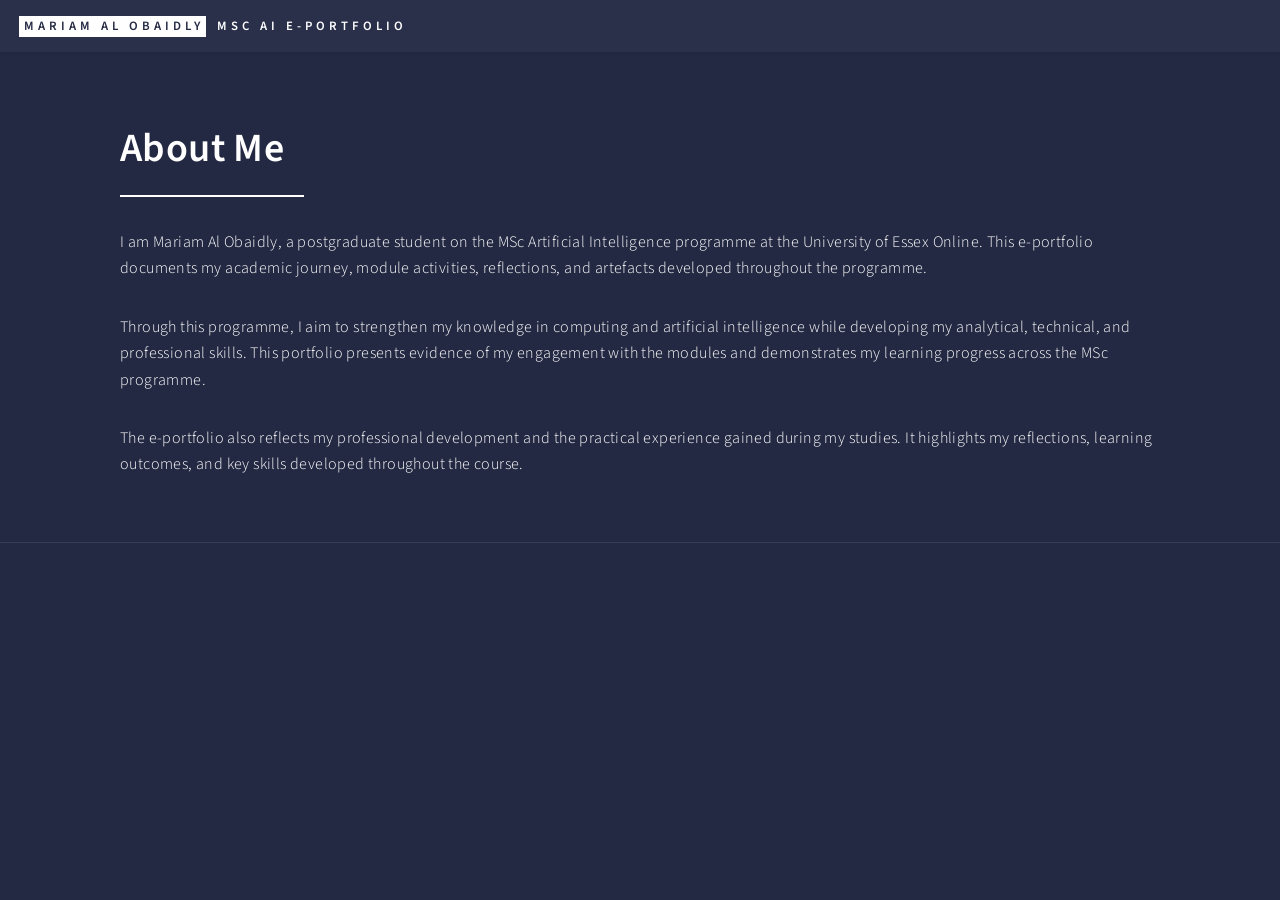
==== commit 78fa8c3a: "Update about.html" ====
--- a/about.html
+++ b/about.html
@@ -1,146 +1,73 @@
 <!DOCTYPE HTML>
-<!--
-	Forty by HTML5 UP
-	html5up.net | @ajlkn
-	Free for personal and commercial use under the CCA 3.0 license (html5up.net/license)
--->
 <html>
-	<head>
-		<title>About Me - Mariam Al Obaidly</title>
-		<meta charset="utf-8" />
-		<meta name="viewport" content="width=device-width, initial-scale=1, user-scalable=no" />
-		<link rel="stylesheet" href="assets/css/main.css" />
-		<noscript><link rel="stylesheet" href="assets/css/noscript.css" /></noscript>
-	</head>
-	<body class="is-preload">
+<head>
+    <title>About Me - Mariam Al Obaidly</title>
+    <meta charset="utf-8" />
+    <meta name="viewport" content="width=device-width, initial-scale=1, user-scalable=no" />
+    <link rel="stylesheet" href="assets/css/main.css" />
+</head>
 
-		<!-- Wrapper -->
-			<div id="wrapper">
+<body class="is-preload">
 
-				<!-- Header -->
-					<header id="header">
-						<a href="index.html" class="logo"><strong>Mariam Al Obaidly</strong> <span>MSc AI e-Portfolio</span></a>
-						<nav>
-							<a href="#menu">Menu</a>
-						</nav>
-					</header>
+<div id="wrapper">
 
-				<!-- Menu -->
-					<nav id="menu">
-						<ul class="links">
-							<li><a href="index.html">Home</a></li>
-							<li><a href="landing.html">Landing</a></li>
-							<li><a href="generic.html">Generic</a></li>
-							<li><a href="elements.html">Elements</a></li>
-						</ul>
-						<ul class="actions stacked">
-							<li><a href="#" class="button primary fit">Get Started</a></li>
-							<li><a href="#" class="button fit">Log In</a></li>
-						</ul>
-					</nav>
+    <!-- Header -->
+    <header id="header">
+        <a href="index.html" class="logo">
+            <strong>Mariam Al Obaidly</strong> <span>MSc AI e-Portfolio</span>
+        </a>
+    </header>
 
-				<!-- Main -->
-					<div id="main" class="alt">
+    <!-- Menu -->
+    <nav id="menu">
+        <ul class="links">
+            <li><a href="index.html">Home</a></li>
+            <li><a href="about.html">About Me</a></li>
+            <li><a href="module1.html">Module 1</a></li>
+            <li><a href="reflection.html">Reflection</a></li>
+            <li><a href="skills.html">Professional Skills</a></li>
+        </ul>
+    </nav>
 
-						<!-- One -->
-							<section id="one">
-								<div class="inner">
-									<header class="major">
-										<h1>About Me</h1>
-  <p>
-I am Mariam Al Obaidly, a postgraduate student on the MSc Artificial Intelligence programme at the University of Essex Online. 
-This e-portfolio documents my learning journey, module activities, reflections, and project artefacts developed throughout the programme.
-</p>
+    <!-- Main -->
+    <div id="main" class="alt">
+        <section id="one">
+            <div class="inner">
 
-									</header>
-									<span class="image main"><img src="images/pic11.jpg" alt="" /></span>
-									<p>Donec eget ex magna. Interdum et malesuada fames ac ante ipsum primis in faucibus. Pellentesque venenatis dolor imperdiet dolor mattis sagittis. Praesent rutrum sem diam, vitae egestas enim auctor sit amet. Pellentesque leo mauris, consectetur id ipsum sit amet, fergiat. Pellentesque in mi eu massa lacinia malesuada et a elit. Donec urna ex, lacinia in purus ac, pretium pulvinar mauris. Curabitur sapien risus, commodo eget turpis at, elementum convallis elit. Pellentesque enim turpis, hendrerit.</p>
-									<p>Lorem ipsum dolor sit amet, consectetur adipiscing elit. Duis dapibus rutrum facilisis. Class aptent taciti sociosqu ad litora torquent per conubia nostra, per inceptos himenaeos. Etiam tristique libero eu nibh porttitor fermentum. Nullam venenatis erat id vehicula viverra. Nunc ultrices eros ut ultricies condimentum. Mauris risus lacus, blandit sit amet venenatis non, bibendum vitae dolor. Nunc lorem mauris, fringilla in aliquam at, euismod in lectus. Pellentesque habitant morbi tristique senectus et netus et malesuada fames ac turpis egestas. In non lorem sit amet elit placerat maximus. Pellentesque aliquam maximus risus, vel sed vehicula.</p>
-									<p>Interdum et malesuada fames ac ante ipsum primis in faucibus. Pellentesque venenatis dolor imperdiet dolor mattis sagittis. Praesent rutrum sem diam, vitae egestas enim auctor sit amet. Pellentesque leo mauris, consectetur id ipsum sit amet, fersapien risus, commodo eget turpis at, elementum convallis elit. Pellentesque enim turpis, hendrerit tristique lorem ipsum dolor.</p>
-								</div>
-							</section>
+                <header class="major">
+                    <h1>About Me</h1>
+                </header>
 
-					</div>
+                <p>
+                I am Mariam Al Obaidly, a postgraduate student on the MSc Artificial Intelligence programme at the University of Essex Online. 
+                This e-portfolio documents my academic journey, module activities, reflections, and artefacts developed throughout the programme.
+                </p>
 
-				<!-- Contact -->
-					<section id="contact">
-						<div class="inner">
-							<section>
-								<form method="post" action="#">
-									<div class="fields">
-										<div class="field half">
-											<label for="name">Name</label>
-											<input type="text" name="name" id="name" />
-										</div>
-										<div class="field half">
-											<label for="email">Email</label>
-											<input type="text" name="email" id="email" />
-										</div>
-										<div class="field">
-											<label for="message">Message</label>
-											<textarea name="message" id="message" rows="6"></textarea>
-										</div>
-									</div>
-									<ul class="actions">
-										<li><input type="submit" value="Send Message" class="primary" /></li>
-										<li><input type="reset" value="Clear" /></li>
-									</ul>
-								</form>
-							</section>
-							<section class="split">
-								<section>
-									<div class="contact-method">
-										<span class="icon solid alt fa-envelope"></span>
-										<h3>Email</h3>
-										<a href="#">information@untitled.tld</a>
-									</div>
-								</section>
-								<section>
-									<div class="contact-method">
-										<span class="icon solid alt fa-phone"></span>
-										<h3>Phone</h3>
-										<span>(000) 000-0000 x12387</span>
-									</div>
-								</section>
-								<section>
-									<div class="contact-method">
-										<span class="icon solid alt fa-home"></span>
-										<h3>Address</h3>
-										<span>1234 Somewhere Road #5432<br />
-										Nashville, TN 00000<br />
-										United States of America</span>
-									</div>
-								</section>
-							</section>
-						</div>
-					</section>
+                <p>
+                Through this programme, I aim to strengthen my knowledge in computing and artificial intelligence while developing my analytical, 
+                technical, and professional skills. This portfolio presents evidence of my engagement with the modules and demonstrates my learning 
+                progress across the MSc programme.
+                </p>
 
-				<!-- Footer -->
-					<footer id="footer">
-						<div class="inner">
-							<ul class="icons">
-								<li><a href="#" class="icon brands alt fa-twitter"><span class="label">Twitter</span></a></li>
-								<li><a href="#" class="icon brands alt fa-facebook-f"><span class="label">Facebook</span></a></li>
-								<li><a href="#" class="icon brands alt fa-instagram"><span class="label">Instagram</span></a></li>
-								<li><a href="#" class="icon brands alt fa-github"><span class="label">GitHub</span></a></li>
-								<li><a href="#" class="icon brands alt fa-linkedin-in"><span class="label">LinkedIn</span></a></li>
-							</ul>
-							<ul class="copyright">
-								<li>&copy; Untitled</li><li>Design: <a href="https://html5up.net">HTML5 UP</a></li>
-							</ul>
-						</div>
-					</footer>
+                <p>
+                The e-portfolio also reflects my professional development and the practical experience gained during my studies. 
+                It highlights my reflections, learning outcomes, and key skills developed throughout the course.
+                </p>
 
-			</div>
+            </div>
+        </section>
+    </div>
 
-		<!-- Scripts -->
-			<script src="assets/js/jquery.min.js"></script>
-			<script src="assets/js/jquery.scrolly.min.js"></script>
-			<script src="assets/js/jquery.scrollex.min.js"></script>
-			<script src="assets/js/browser.min.js"></script>
-			<script src="assets/js/breakpoints.min.js"></script>
-			<script src="assets/js/util.js"></script>
-			<script src="assets/js/main.js"></script>
+</div>
 
-	</body>
+<!-- Scripts -->
+<script src="assets/js/jquery.min.js"></script>
+<script src="assets/js/jquery.scrolly.min.js"></script>
+<script src="assets/js/jquery.scrollex.min.js"></script>
+<script src="assets/js/browser.min.js"></script>
+<script src="assets/js/breakpoints.min.js"></script>
+<script src="assets/js/util.js"></script>
+<script src="assets/js/main.js"></script>
+
+</body>
 </html>
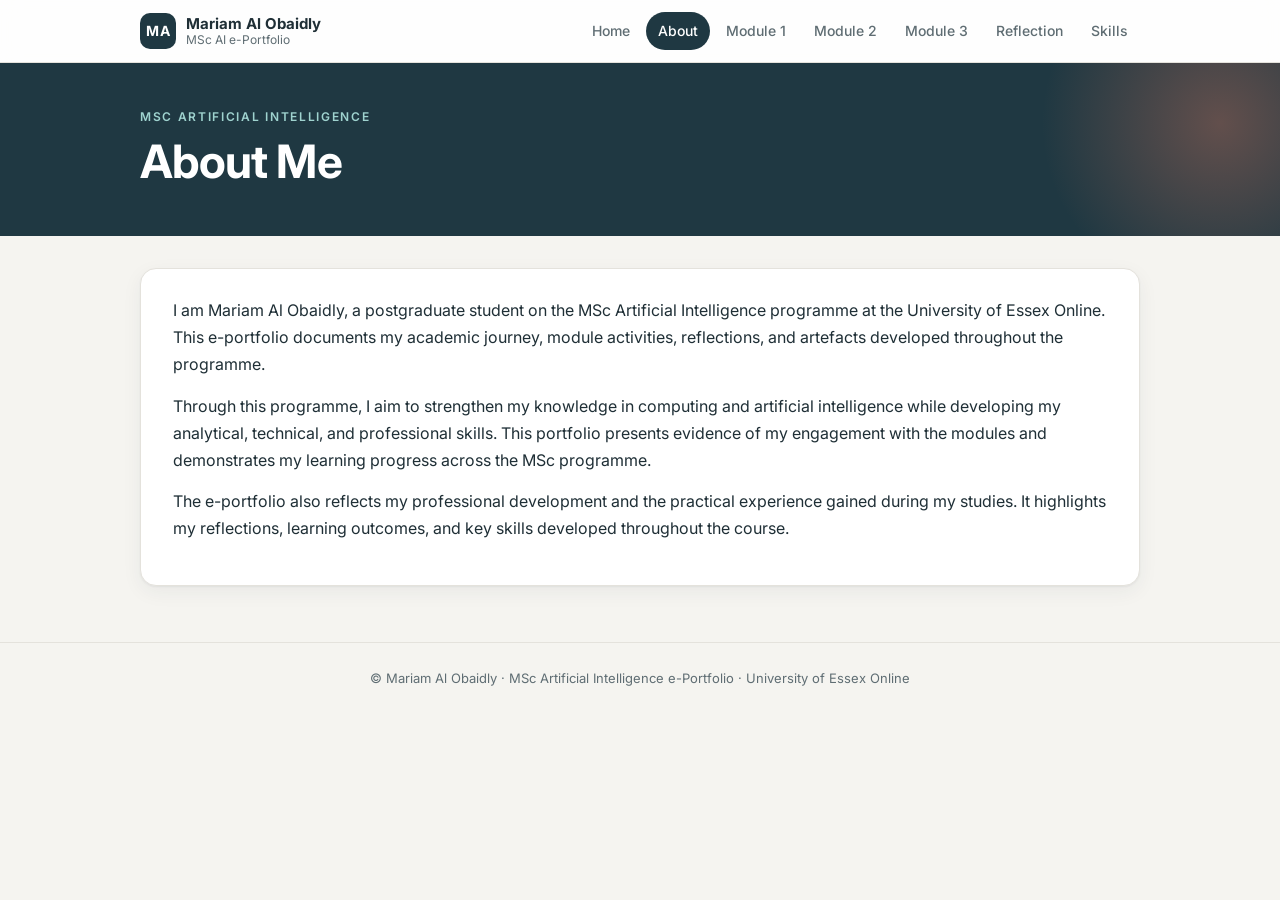
==== commit 133d9db2: "Redesign e-Portfolio with a modern card-based layout Co-Authored-By: Claude Opus 5.5 <noreply@anthro" ====
--- a/about.html
+++ b/about.html
@@ -1,73 +1,54 @@
-<!DOCTYPE HTML>
-<html>
+<!DOCTYPE html>
+<html lang="en">
 <head>
-    <title>About Me - Mariam Al Obaidly</title>
-    <meta charset="utf-8" />
-    <meta name="viewport" content="width=device-width, initial-scale=1, user-scalable=no" />
-    <link rel="stylesheet" href="assets/css/main.css" />
+  <meta charset="utf-8" />
+  <meta name="viewport" content="width=device-width, initial-scale=1" />
+  <title>About Me | Mariam Al Obaidly</title>
+  <link rel="preconnect" href="https://fonts.googleapis.com" />
+  <link rel="preconnect" href="https://fonts.gstatic.com" crossorigin />
+  <link href="https://fonts.googleapis.com/css2?family=Inter:wght@400;500;600;700&display=swap" rel="stylesheet" />
+  <link rel="stylesheet" href="assets/css/modern.css" />
 </head>
-
-<body class="is-preload">
-
-<div id="wrapper">
-
-    <!-- Header -->
-    <header id="header">
-        <a href="index.html" class="logo">
-            <strong>Mariam Al Obaidly</strong> <span>MSc AI e-Portfolio</span>
-        </a>
-    </header>
-
-    <!-- Menu -->
-    <nav id="menu">
-        <ul class="links">
-            <li><a href="index.html">Home</a></li>
-            <li><a href="about.html">About Me</a></li>
-            <li><a href="module1.html">Module 1</a></li>
-            <li><a href="reflection.html">Reflection</a></li>
-            <li><a href="skills.html">Professional Skills</a></li>
-        </ul>
-    </nav>
-
-    <!-- Main -->
-    <div id="main" class="alt">
-        <section id="one">
-            <div class="inner">
-
-                <header class="major">
-                    <h1>About Me</h1>
-                </header>
-
-                <p>
+<body>
+  <header class="topbar">
+    <div class="topbar-inner">
+      <a class="brand" href="index.html"><span class="brand-mark">MA</span><span class="brand-text"><strong>Mariam Al Obaidly</strong><small>MSc AI e-Portfolio</small></span></a>
+      <button class="nav-toggle" aria-label="Open menu" aria-expanded="false">&#9776;</button>
+      <nav class="nav">
+          <a href="index.html">Home</a>
+          <a href="about.html" class="active" aria-current="page">About</a>
+          <a href="module1.html">Module 1</a>
+          <a href="module2.html">Module 2</a>
+          <a href="module3.html">Module 3</a>
+          <a href="reflection.html">Reflection</a>
+          <a href="skills.html">Skills</a>
+      </nav>
+    </div>
+  </header>
+  <section class="hero hero-sm">
+    <div class="wrap">
+      <p class="eyebrow">MSc Artificial Intelligence</p>
+      <h1>About Me</h1>
+    </div>
+  </section>
+  <main class="wrap page">
+    <section class="card prose">
+<p>
                 I am Mariam Al Obaidly, a postgraduate student on the MSc Artificial Intelligence programme at the University of Essex Online. 
                 This e-portfolio documents my academic journey, module activities, reflections, and artefacts developed throughout the programme.
-                </p>
-
-                <p>
+                </p><p>
                 Through this programme, I aim to strengthen my knowledge in computing and artificial intelligence while developing my analytical, 
                 technical, and professional skills. This portfolio presents evidence of my engagement with the modules and demonstrates my learning 
                 progress across the MSc programme.
-                </p>
-
-                <p>
+                </p><p>
                 The e-portfolio also reflects my professional development and the practical experience gained during my studies. 
                 It highlights my reflections, learning outcomes, and key skills developed throughout the course.
                 </p>
-
-            </div>
-        </section>
-    </div>
-
-</div>
-
-<!-- Scripts -->
-<script src="assets/js/jquery.min.js"></script>
-<script src="assets/js/jquery.scrolly.min.js"></script>
-<script src="assets/js/jquery.scrollex.min.js"></script>
-<script src="assets/js/browser.min.js"></script>
-<script src="assets/js/breakpoints.min.js"></script>
-<script src="assets/js/util.js"></script>
-<script src="assets/js/main.js"></script>
-
+    </section>
+  </main>
+  <footer class="footer">
+    <div class="wrap">&copy; Mariam Al Obaidly &middot; MSc Artificial Intelligence e-Portfolio &middot; University of Essex Online</div>
+  </footer>
+  <script src="assets/js/modern.js"></script>
 </body>
 </html>
--- a/assets/css/modern.css
+++ b/assets/css/modern.css
@@ -0,0 +1,119 @@
+:root{
+  --bg:#f5f4f0; --surface:#ffffff; --ink:#1f2f36; --muted:#5f6d73; --line:#e4e2dc;
+  --brand:#1f3842; --teal:#2a7a78; --teal-soft:#e3efee; --coral:#e07a5f; --coral-soft:#fbe9e3;
+  --radius:16px; --shadow:0 1px 2px rgba(31,56,66,.06),0 6px 20px rgba(31,56,66,.06);
+}
+@media (prefers-color-scheme: dark){
+  :root:not([data-theme="light"]){
+    --bg:#0f1a1f; --surface:#162329; --ink:#e7eef0; --muted:#9db0b6; --line:#24363d;
+    --brand:#0b151a; --teal:#5fb3ae; --teal-soft:#1b3333; --coral:#ef9a82; --coral-soft:#3a2520;
+    --shadow:0 1px 2px rgba(0,0,0,.3),0 6px 20px rgba(0,0,0,.25);
+  }
+}
+*{box-sizing:border-box}
+html{scroll-behavior:smooth;scroll-padding-top:84px}
+body{margin:0;background:var(--bg);color:var(--ink);font:16px/1.7 Inter,system-ui,-apple-system,"Segoe UI",sans-serif;-webkit-font-smoothing:antialiased}
+a{color:var(--teal)}
+img{max-width:100%;height:auto}
+.wrap{max-width:1040px;margin:0 auto;padding:0 20px}
+
+/* top bar */
+.topbar{position:sticky;top:0;z-index:20;background:color-mix(in srgb,var(--surface) 88%,transparent);backdrop-filter:blur(10px);border-bottom:1px solid var(--line)}
+.topbar-inner{max-width:1040px;margin:0 auto;padding:12px 20px;display:flex;align-items:center;gap:16px}
+.brand{display:flex;align-items:center;gap:10px;text-decoration:none;color:var(--ink);margin-right:auto}
+.brand-mark{width:36px;height:36px;border-radius:10px;background:var(--brand);color:#fff;display:grid;place-items:center;font-weight:700;font-size:14px;letter-spacing:.5px}
+.brand-text{display:flex;flex-direction:column;line-height:1.2}
+.brand-text strong{font-size:15px}
+.brand-text small{color:var(--muted);font-size:12px}
+.nav{display:flex;gap:4px;flex-wrap:wrap}
+.nav a{color:var(--muted);text-decoration:none;font-size:14px;font-weight:500;padding:7px 12px;border-radius:999px;transition:background .15s,color .15s}
+.nav a:hover{background:var(--teal-soft);color:var(--ink)}
+.nav a.active{background:var(--brand);color:#fff}
+.nav-toggle{display:none;background:none;border:1px solid var(--line);color:var(--ink);border-radius:10px;font-size:18px;padding:4px 10px;cursor:pointer}
+@media (max-width:820px){
+  .nav-toggle{display:block}
+  .nav{display:none;position:absolute;top:100%;left:0;right:0;flex-direction:column;background:var(--surface);border-bottom:1px solid var(--line);padding:10px 16px 16px}
+  .nav.open{display:flex}
+}
+
+/* hero */
+.hero{background:var(--brand);color:#fff;padding:56px 0 64px;position:relative;overflow:hidden}
+.hero::after{content:"";position:absolute;right:-120px;top:-120px;width:360px;height:360px;border-radius:50%;background:radial-gradient(circle,rgba(224,122,95,.35),transparent 70%)}
+.hero-sm{padding:44px 0 48px}
+.hero-home{padding:80px 0 88px}
+.eyebrow{margin:0 0 8px;text-transform:uppercase;letter-spacing:.14em;font-size:12px;font-weight:600;color:#9fd3cf}
+.hero h1{margin:0;font-size:clamp(30px,5vw,46px);line-height:1.15;letter-spacing:-.02em}
+.hero-sub{margin:12px 0 0;max-width:640px;color:#cfe0e3;font-size:18px}
+.hero-actions{margin-top:28px;display:flex;gap:12px;flex-wrap:wrap}
+.btn,.btn-outline{display:inline-block;padding:11px 20px;border-radius:999px;font-weight:600;font-size:15px;text-decoration:none}
+.btn{background:var(--coral);color:#fff}
+.btn-outline{border:1px solid rgba(255,255,255,.4);color:#fff}
+
+/* page */
+.page{padding-top:32px;padding-bottom:56px;display:flex;flex-direction:column;gap:20px}
+.section-title{font-size:13px;text-transform:uppercase;letter-spacing:.12em;color:var(--muted);margin:12px 0 12px}
+.card{background:var(--surface);border:1px solid var(--line);border-radius:var(--radius);box-shadow:var(--shadow)}
+section.card,div.card{padding:28px 32px}
+@media (max-width:600px){section.card,div.card{padding:22px 18px}}
+
+/* prose */
+.prose h2{font-size:24px;line-height:1.3;margin:0 0 12px;letter-spacing:-.01em}
+.prose h3{font-size:13px;text-transform:uppercase;letter-spacing:.1em;color:var(--teal);margin:28px 0 8px}
+.prose h3:first-child{margin-top:0}
+.prose p{margin:0 0 14px}
+.prose ul,.prose ol{padding-left:20px;margin:0 0 14px}
+.prose li{margin:4px 0}
+.prose code{background:var(--teal-soft);padding:1px 6px;border-radius:6px;font-size:.9em}
+.prose .image{display:block;margin:18px auto !important}
+.prose .image img{border-radius:12px;border:1px solid var(--line);display:block;width:100%}
+.prose em{color:var(--muted)}
+.prose hr{border:0;border-top:1px solid var(--line);margin:24px 0}
+.prose table{width:100%;border-collapse:collapse;font-size:14px;margin:8px 0 16px}
+.prose th{text-align:left;background:var(--teal-soft);color:var(--ink);font-weight:600}
+.prose th,.prose td{padding:10px 12px;border-bottom:1px solid var(--line);vertical-align:top}
+.table-wrapper{overflow-x:auto}
+
+/* modules grid */
+.mgrid{display:grid;grid-template-columns:repeat(auto-fit,minmax(260px,1fr));gap:16px}
+.mcard{position:relative;display:flex;flex-direction:column;padding:26px;border-radius:var(--radius);background:var(--surface);border:1px solid var(--line);box-shadow:var(--shadow);text-decoration:none;color:var(--ink);transition:transform .15s,box-shadow .15s;overflow:hidden}
+.mcard:hover{transform:translateY(-3px);box-shadow:0 12px 30px rgba(31,56,66,.12)}
+.mcard-num{position:absolute;right:18px;top:6px;font-size:72px;font-weight:700;color:var(--teal-soft);line-height:1}
+.mcard-label{font-size:12px;font-weight:600;letter-spacing:.1em;text-transform:uppercase;color:var(--coral)}
+.mcard h3{margin:6px 0 8px;font-size:20px;line-height:1.3;position:relative}
+.mcard p{margin:0 0 18px;color:var(--muted);font-size:15px;position:relative}
+.mcard-go{margin-top:auto;font-weight:600;color:var(--teal);font-size:14px}
+.lgrid{display:grid;grid-template-columns:repeat(auto-fit,minmax(220px,1fr));gap:12px}
+.lcard{padding:18px 20px;border-radius:12px;background:var(--surface);border:1px solid var(--line);text-decoration:none;color:var(--ink);transition:border-color .15s}
+.lcard:hover{border-color:var(--teal)}
+.lcard h3{margin:0 0 4px;font-size:16px}
+.lcard p{margin:0;color:var(--muted);font-size:14px}
+
+/* units */
+.units-head{display:flex;align-items:center;justify-content:space-between;gap:12px;margin-top:12px;flex-wrap:wrap}
+.units-head h2{margin:0;font-size:24px}
+.units-tools{display:flex;gap:8px}
+.btn-ghost{background:var(--surface);border:1px solid var(--line);color:var(--ink);border-radius:999px;padding:6px 14px;font:500 13px Inter,sans-serif;cursor:pointer}
+.btn-ghost:hover{border-color:var(--teal)}
+.chips{display:flex;flex-wrap:wrap;gap:8px}
+.chip{font-size:13px;font-weight:500;text-decoration:none;color:var(--ink);background:var(--surface);border:1px solid var(--line);padding:5px 12px;border-radius:999px}
+.chip:hover{border-color:var(--teal);color:var(--teal)}
+details.unit{overflow:hidden}
+details.unit summary{list-style:none;cursor:pointer;display:grid;grid-template-columns:auto 1fr auto;grid-template-areas:"badge title chev" "badge tags chev";column-gap:16px;row-gap:6px;align-items:center;padding:20px 24px}
+details.unit summary::-webkit-details-marker{display:none}
+details.unit summary:hover{background:color-mix(in srgb,var(--teal-soft) 45%,transparent)}
+.badge{grid-area:badge;align-self:start;background:var(--teal-soft);color:var(--teal);font-weight:700;font-size:13px;padding:6px 10px;border-radius:10px;white-space:nowrap}
+.unit-title{grid-area:title;font-weight:600;font-size:17px;line-height:1.4}
+.unit-tags{grid-area:tags;display:flex;flex-wrap:wrap;gap:6px}
+.tag{font-size:11.5px;color:var(--muted);border:1px solid var(--line);border-radius:999px;padding:1px 9px}
+.chev{grid-area:chev;width:12px;height:12px;border-right:2px solid var(--muted);border-bottom:2px solid var(--muted);transform:rotate(45deg);transition:transform .2s;margin-right:4px}
+details[open] .chev{transform:rotate(-135deg)}
+details[open] summary{border-bottom:1px solid var(--line)}
+.unit-body{padding:24px 28px 12px}
+#ema1 .badge{background:var(--coral-soft);color:var(--coral)}
+@media (max-width:600px){
+  details.unit summary{grid-template-columns:1fr auto;grid-template-areas:"badge chev" "title chev" "tags tags";padding:16px 18px}
+  .badge{justify-self:start}
+  .unit-body{padding:18px}
+}
+
+.footer{border-top:1px solid var(--line);padding:24px 0;color:var(--muted);font-size:13px;text-align:center}
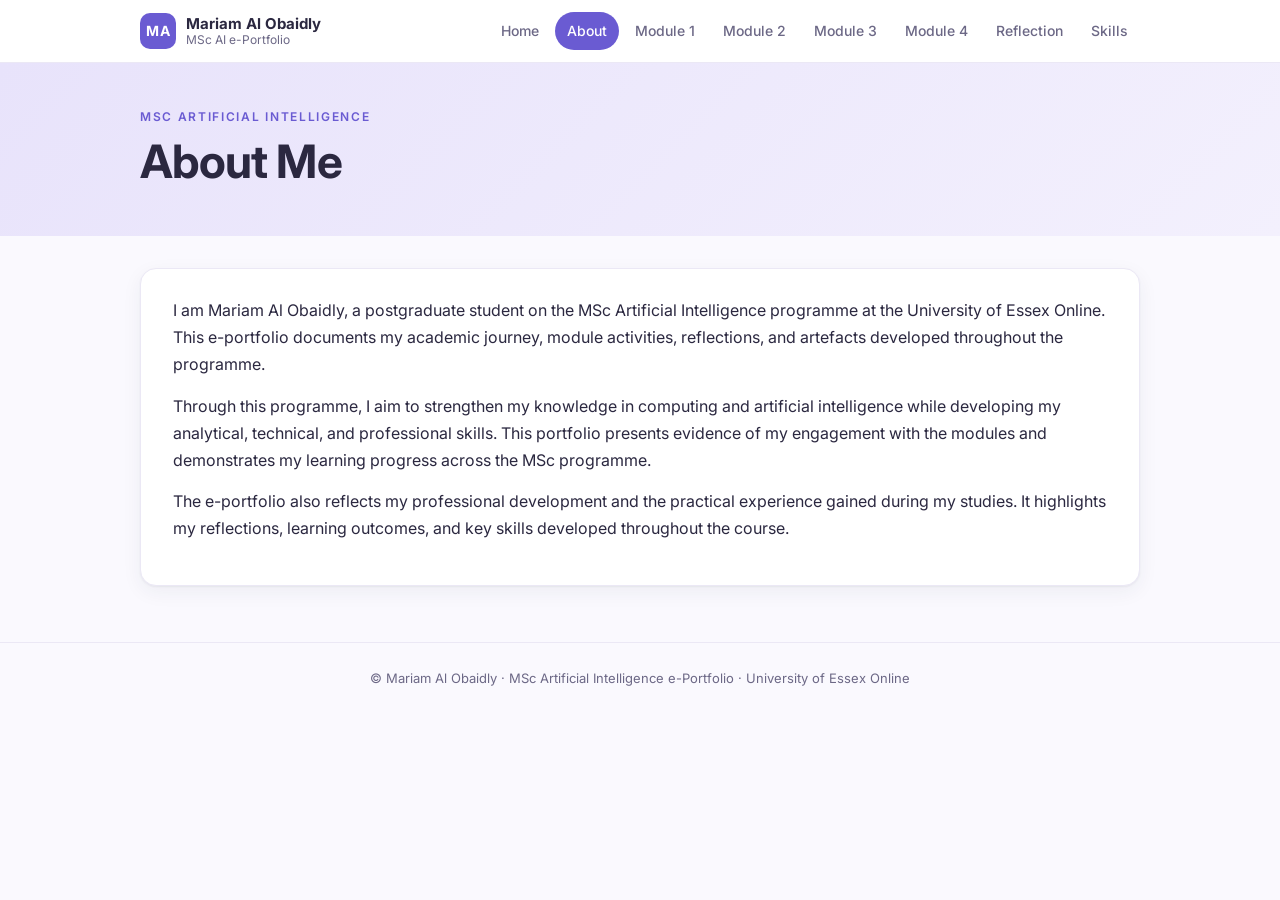
==== commit 42152ce9: "Lavender theme, simpler home page and Module 4 page Co-Authored-By: Claude Opus 5.5 <noreply@anthrop" ====
--- a/about.html
+++ b/about.html
@@ -20,6 +20,7 @@
           <a href="module1.html">Module 1</a>
           <a href="module2.html">Module 2</a>
           <a href="module3.html">Module 3</a>
+          <a href="module4.html">Module 4</a>
           <a href="reflection.html">Reflection</a>
           <a href="skills.html">Skills</a>
       </nav>
--- a/assets/css/modern.css
+++ b/assets/css/modern.css
@@ -1,7 +1,7 @@
 :root{
   --bg:#f5f4f0; --surface:#ffffff; --ink:#1f2f36; --muted:#5f6d73; --line:#e4e2dc;
   --brand:#1f3842; --teal:#2a7a78; --teal-soft:#e3efee; --coral:#e07a5f; --coral-soft:#fbe9e3;
-  --radius:16px; --shadow:0 1px 2px rgba(31,56,66,.06),0 6px 20px rgba(31,56,66,.06);
+  --hero:var(--brand); --hero-eyebrow:#9fd3cf; --hero-sub:#cfe0e3; --glow:rgba(224,122,95,.35); --radius:16px; --shadow:0 1px 2px rgba(31,56,66,.06),0 6px 20px rgba(31,56,66,.06);
 }
 @media (prefers-color-scheme: dark){
   :root:not([data-theme="light"]){
@@ -37,13 +37,13 @@
 }
 
 /* hero */
-.hero{background:var(--brand);color:#fff;padding:56px 0 64px;position:relative;overflow:hidden}
-.hero::after{content:"";position:absolute;right:-120px;top:-120px;width:360px;height:360px;border-radius:50%;background:radial-gradient(circle,rgba(224,122,95,.35),transparent 70%)}
+.hero{background:var(--hero);color:#fff;padding:56px 0 64px;position:relative;overflow:hidden}
+.hero::after{content:"";position:absolute;right:-120px;top:-120px;width:360px;height:360px;border-radius:50%;background:radial-gradient(circle,var(--glow),transparent 70%)}
 .hero-sm{padding:44px 0 48px}
 .hero-home{padding:80px 0 88px}
-.eyebrow{margin:0 0 8px;text-transform:uppercase;letter-spacing:.14em;font-size:12px;font-weight:600;color:#9fd3cf}
+.eyebrow{margin:0 0 8px;text-transform:uppercase;letter-spacing:.14em;font-size:12px;font-weight:600;color:var(--hero-eyebrow)}
 .hero h1{margin:0;font-size:clamp(30px,5vw,46px);line-height:1.15;letter-spacing:-.02em}
-.hero-sub{margin:12px 0 0;max-width:640px;color:#cfe0e3;font-size:18px}
+.hero-sub{margin:12px 0 0;max-width:640px;color:var(--hero-sub);font-size:18px}
 .hero-actions{margin-top:28px;display:flex;gap:12px;flex-wrap:wrap}
 .btn,.btn-outline{display:inline-block;padding:11px 20px;border-radius:999px;font-weight:600;font-size:15px;text-decoration:none}
 .btn{background:var(--coral);color:#fff}
@@ -117,3 +117,36 @@
 }
 
 .footer{border-top:1px solid var(--line);padding:24px 0;color:var(--muted);font-size:13px;text-align:center}
+
+.quick{display:flex;flex-wrap:wrap;gap:10px;justify-content:center;margin-top:8px}
+.quick a{text-decoration:none;color:var(--ink);font-weight:500;font-size:15px;padding:10px 18px;border:1px solid var(--line);border-radius:999px;background:var(--surface)}
+.quick a:hover{border-color:var(--teal);color:var(--teal)}
+.hero-home .wrap{text-align:center}
+.hero-home .hero-sub{margin-left:auto;margin-right:auto}
+.mcard h3{margin-bottom:18px}
+
+/* Lavender theme */
+:root{--bg:#faf9fe;--surface:#ffffff;--ink:#2b2840;--muted:#6c6886;--line:#ebe8f5;--brand:#6a5bd2;--teal:#6a5bd2;--teal-soft:#f1eefc;--coral:#6a5bd2;--coral-soft:#ece8fb;
+--hero:linear-gradient(135deg,#e8e3fb 0%,#f3f0fd 100%);--hero-eyebrow:#6a5bd2;--hero-sub:#5f5a7a;--glow:rgba(255,255,255,0)}
+.hero{color:#2b2840}
+.hero::after{display:none}
+.btn{background:#6a5bd2}
+.mcard-num{color:#f1eefc}
+#ema1 .badge{background:#2b2840;color:#fff}
+.mgrid{grid-template-columns:repeat(4,1fr)}
+@media (max-width:980px){.mgrid{grid-template-columns:repeat(2,1fr)}}
+@media (max-width:560px){.mgrid{grid-template-columns:1fr}}
+.mgrid .mcard{border:none;box-shadow:none}
+.mgrid .mcard:nth-child(1){background:#e6f6dc}
+.mgrid .mcard:nth-child(2){background:#ddf0fb}
+.mgrid .mcard:nth-child(3){background:#fde3ec}
+.mgrid .mcard:nth-child(4){background:#fdf5c4}
+.mgrid .mcard:nth-child(1) .mcard-label,.mgrid .mcard:nth-child(1) .mcard-go{color:#3f7d27}
+.mgrid .mcard:nth-child(2) .mcard-label,.mgrid .mcard:nth-child(2) .mcard-go{color:#1d6d97}
+.mgrid .mcard:nth-child(3) .mcard-label,.mgrid .mcard:nth-child(3) .mcard-go{color:#b4416c}
+.mgrid .mcard:nth-child(4) .mcard-label,.mgrid .mcard:nth-child(4) .mcard-go{color:#7a6800}
+.mgrid .mcard .mcard-num{color:rgba(255,255,255,.8)}
+.mgrid .mcard:hover{box-shadow:0 12px 28px rgba(43,40,64,.10)}
+.quick a{background:#f1eefc;border-color:#e2dcf8;color:#5146b0}
+.quick a:hover{background:#e7e2fb;border-color:#c9bff4}
+.mgrid .mcard h3{color:#2b2840}
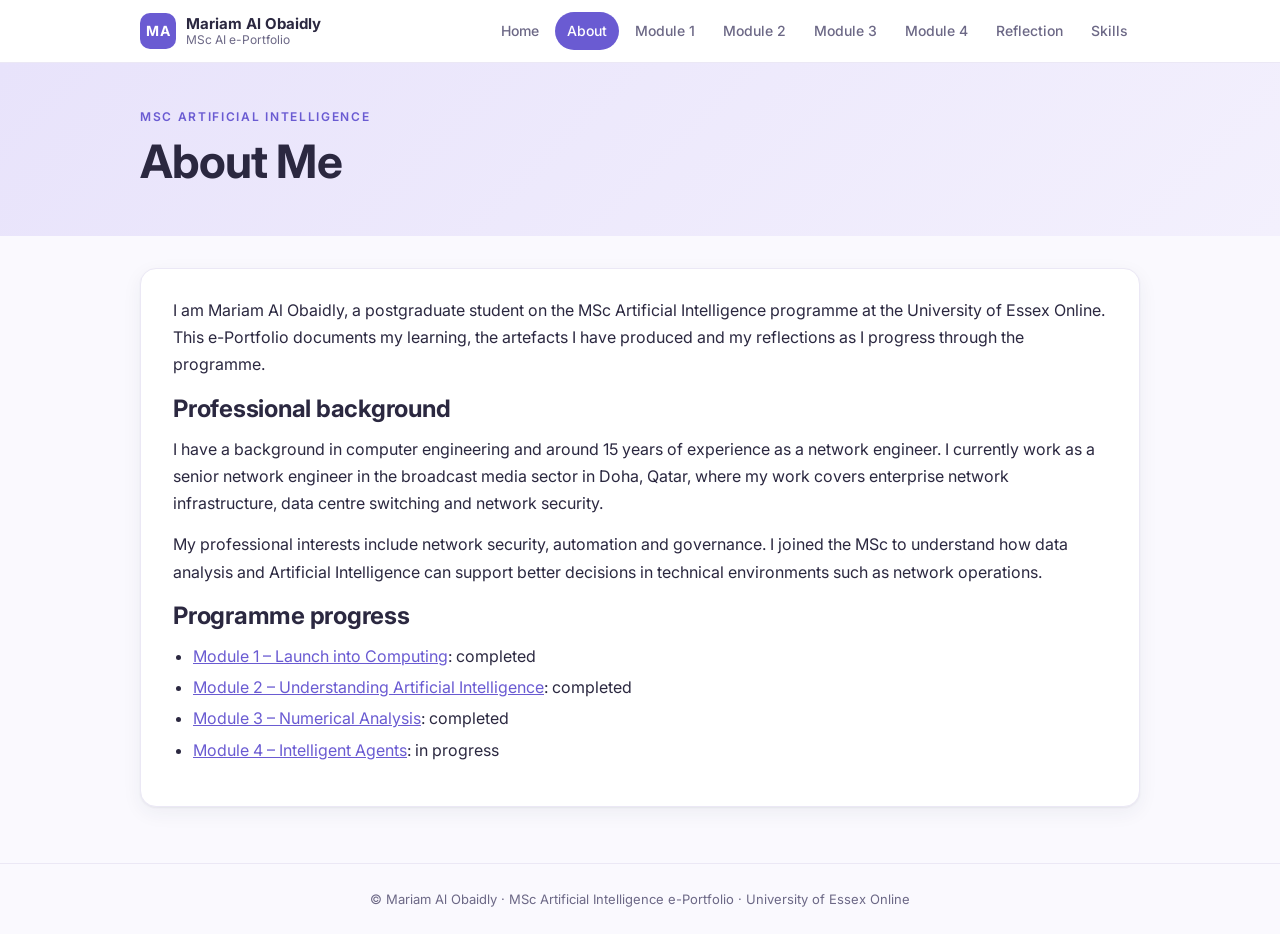
==== commit 228abf66: "Update About, Reflection and Professional Skills pages Co-Authored-By: Claude Opus 5.5 <noreply@anth" ====
--- a/about.html
+++ b/about.html
@@ -34,17 +34,17 @@
   </section>
   <main class="wrap page">
     <section class="card prose">
-<p>
-                I am Mariam Al Obaidly, a postgraduate student on the MSc Artificial Intelligence programme at the University of Essex Online. 
-                This e-portfolio documents my academic journey, module activities, reflections, and artefacts developed throughout the programme.
-                </p><p>
-                Through this programme, I aim to strengthen my knowledge in computing and artificial intelligence while developing my analytical, 
-                technical, and professional skills. This portfolio presents evidence of my engagement with the modules and demonstrates my learning 
-                progress across the MSc programme.
-                </p><p>
-                The e-portfolio also reflects my professional development and the practical experience gained during my studies. 
-                It highlights my reflections, learning outcomes, and key skills developed throughout the course.
-                </p>
+<p>I am Mariam Al Obaidly, a postgraduate student on the MSc Artificial Intelligence programme at the University of Essex Online. This e-Portfolio documents my learning, the artefacts I have produced and my reflections as I progress through the programme.</p>
+<h2>Professional background</h2>
+<p>I have a background in computer engineering and around 15 years of experience as a network engineer. I currently work as a senior network engineer in the broadcast media sector in Doha, Qatar, where my work covers enterprise network infrastructure, data centre switching and network security.</p>
+<p>My professional interests include network security, automation and governance. I joined the MSc to understand how data analysis and Artificial Intelligence can support better decisions in technical environments such as network operations.</p>
+<h2>Programme progress</h2>
+<ul>
+<li><a href="module1.html">Module 1 – Launch into Computing</a>: completed</li>
+<li><a href="module2.html">Module 2 – Understanding Artificial Intelligence</a>: completed</li>
+<li><a href="module3.html">Module 3 – Numerical Analysis</a>: completed</li>
+<li><a href="module4.html">Module 4 – Intelligent Agents</a>: in progress</li>
+</ul>
     </section>
   </main>
   <footer class="footer">
